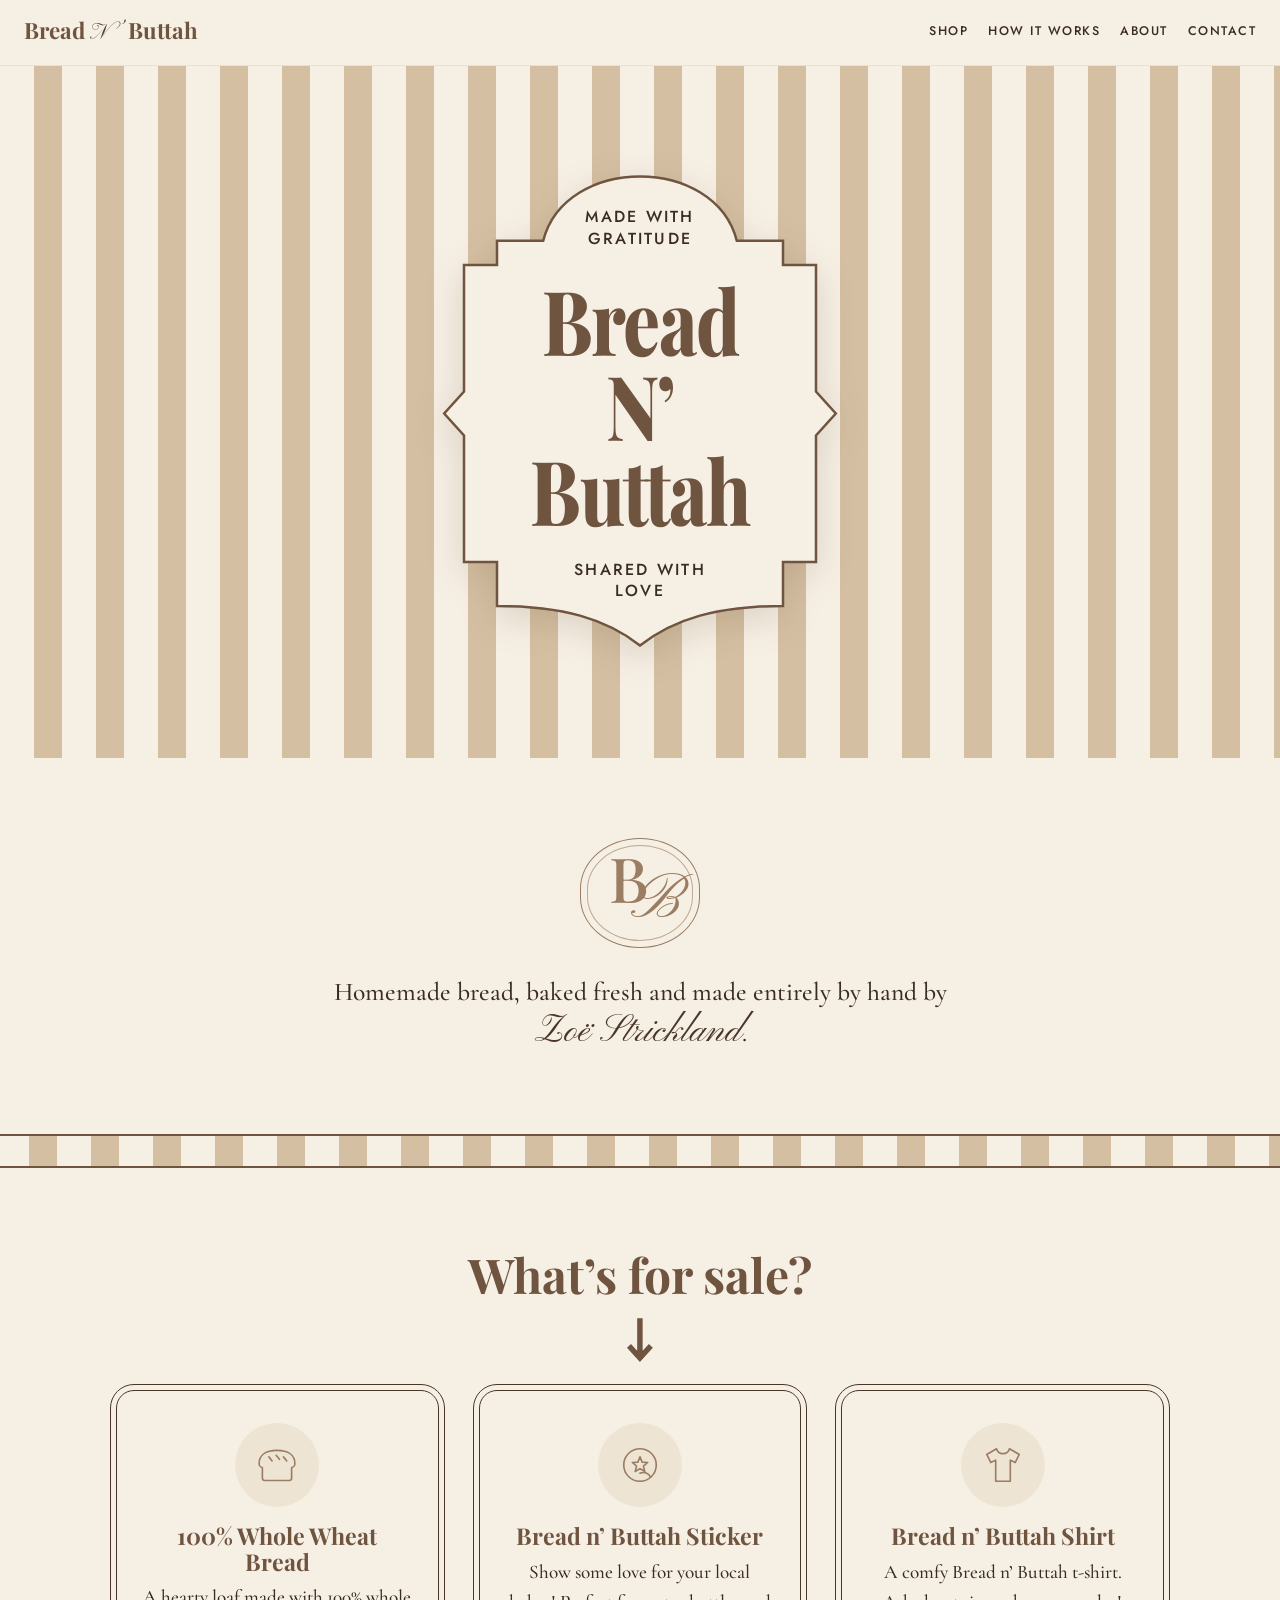
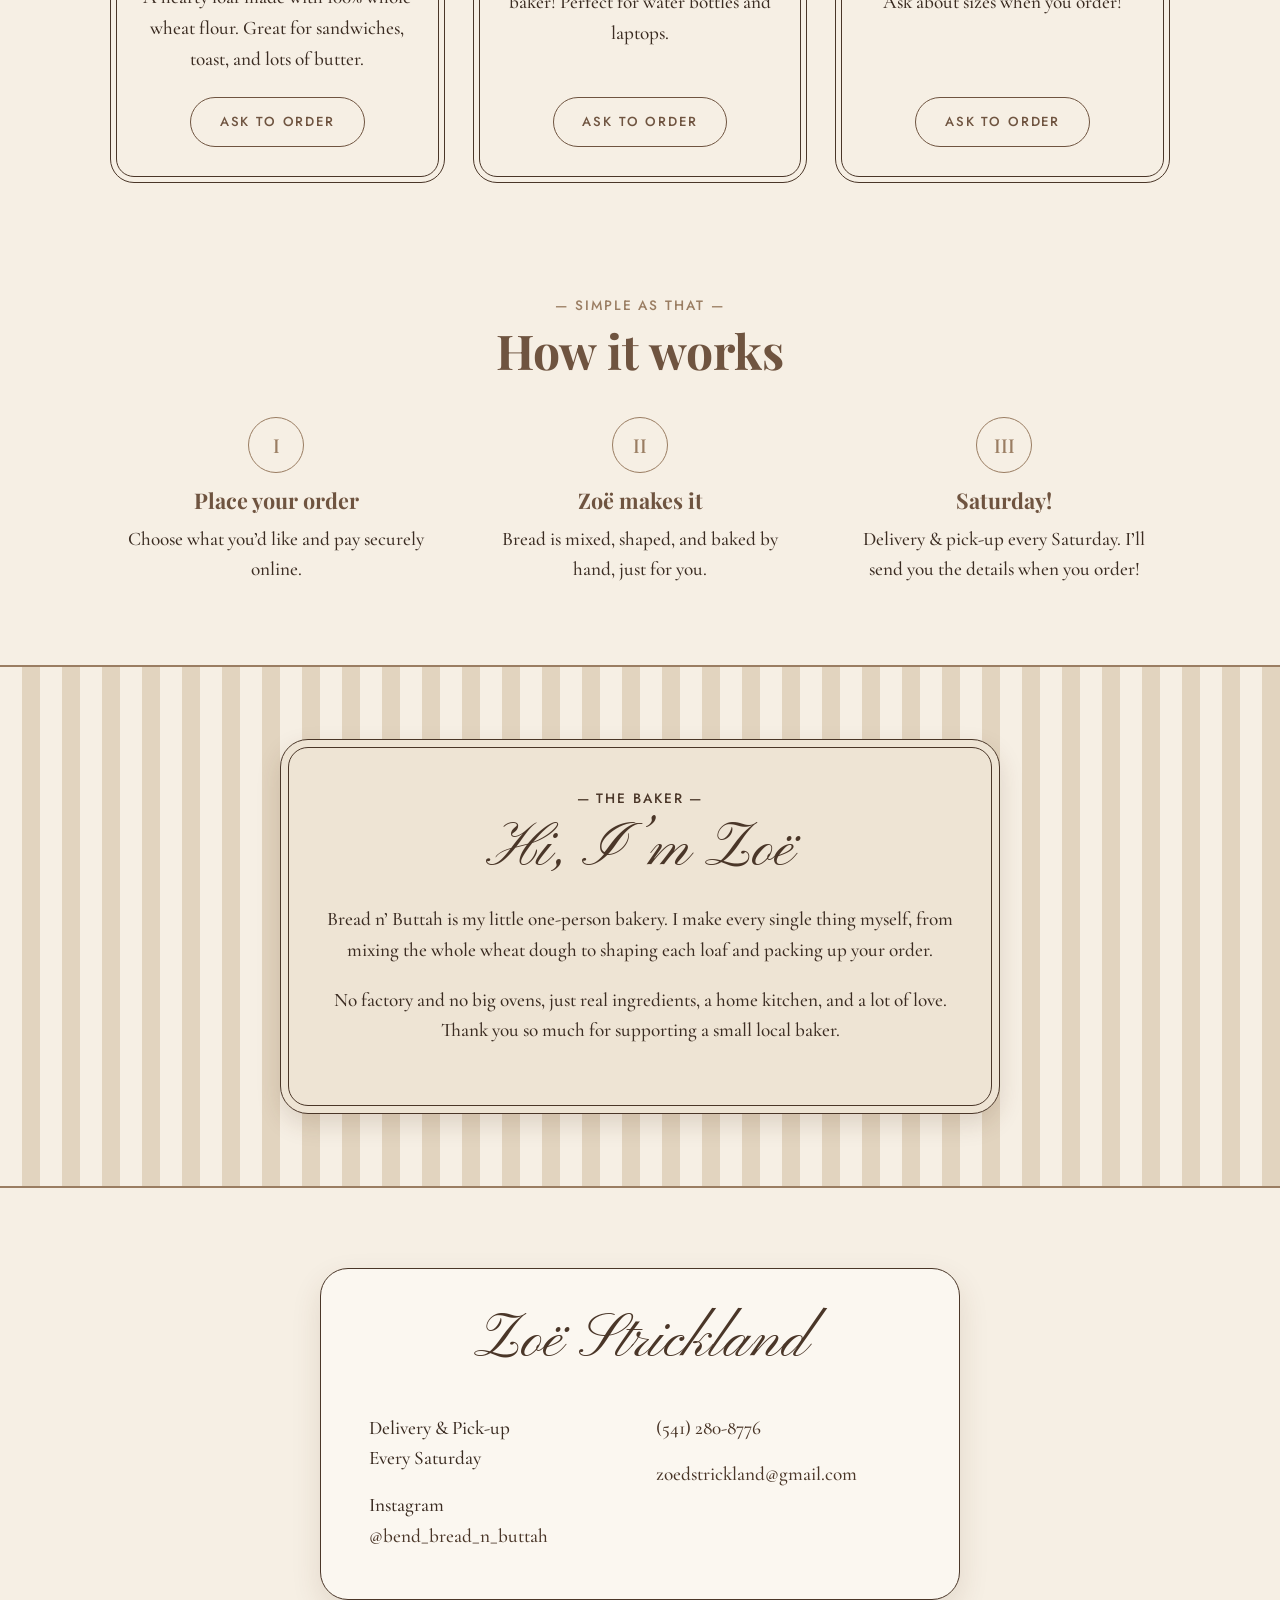
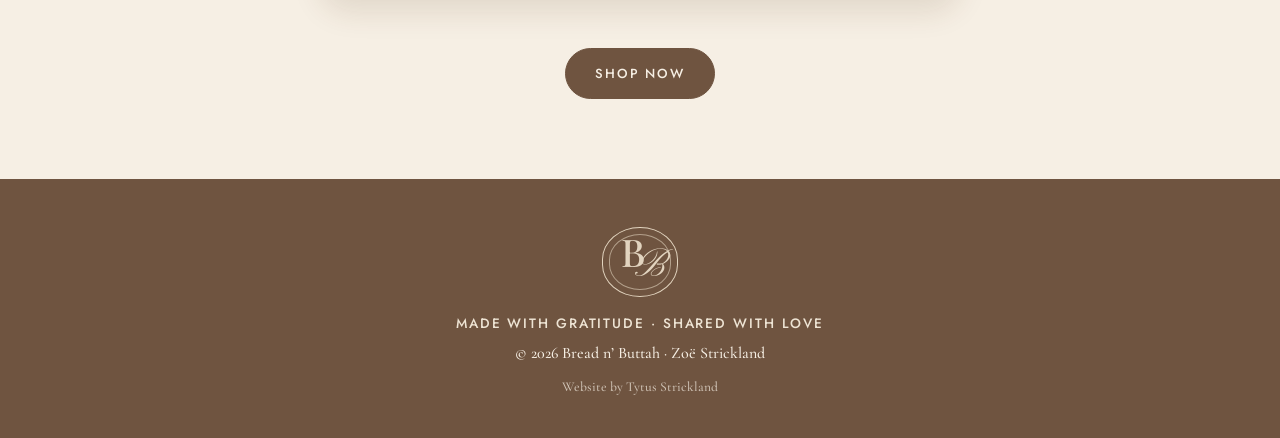
==== index.html @ 5fa2fe39 "Restore original spacing around the striped separator Co-Authored-By: Claude Opus 5.5 <noreply@anthr" ====
<!doctype html>
<html lang="en">
<head>
  <meta charset="utf-8">
  <meta name="viewport" content="width=device-width, initial-scale=1">
  <title>Bread n’ Buttah — made with gratitude, shared with love</title>
  <meta name="description" content="Bread n’ Buttah is a tiny local bakery. Everything is made by hand by Zoë Strickland.">
  <link rel="icon" href="data:image/svg+xml,<svg xmlns='http://www.w3.org/2000/svg' viewBox='0 0 100 100'><rect width='100' height='100' rx='20' fill='%23f6efe4'/><text x='50' y='72' font-family='Georgia,serif' font-size='64' text-anchor='middle' fill='%239a7d62'>B</text></svg>">
  <link rel="preconnect" href="https://fonts.googleapis.com">
  <link rel="preconnect" href="https://fonts.gstatic.com" crossorigin>
  <link href="https://fonts.googleapis.com/css2?family=Playfair+Display:wght@500;700;800&family=Pinyon+Script&family=Cormorant+Garamond:ital,wght@0,500;0,600;0,700;1,500&family=Jost:wght@400;500&display=swap" rel="stylesheet">
  <link rel="stylesheet" href="styles.css?v=35">
</head>
<body>

  <header class="nav">
    <a href="#top" class="logo">Bread <span>N’</span> Buttah</a>
    <nav>
      <a href="#menu">Shop</a>
      <a href="#how">How it works</a>
      <a href="#about">About</a>
      <a href="#contact">Contact</a>
    </nav>
  </header>

  <main id="top">

    <!-- HERO: striped poster with framed label -->
    <section class="hero stripes-orange">
      <div class="label">
        <svg class="label-frame" viewBox="0 0 400 520" preserveAspectRatio="none" aria-hidden="true">
          <path d="M40 130 H70 V108 H112 C132 30 268 30 288 108 H330 V130 H360 V245 L378 265 L360 285 V400 H330 V440 C270 440 230 452 200 476 C170 452 130 440 70 440 V400 H40 V285 L22 265 L40 245 Z"
                fill="#f6efe4" stroke="#6f5440" stroke-width="2.5" vector-effect="non-scaling-stroke"/>
        </svg>
        <div class="label-inner">
          <p class="caps">Made with<br>gratitude</p>
          <h1>Bread<br>N’<br>Buttah</h1>
          <p class="caps">Shared with<br>love</p>
        </div>
      </div>
    </section>

    <!-- INTRO -->
    <section class="intro">
      <div class="monogram" aria-hidden="true"><span class="m-serif">B</span><span class="m-script">B</span></div>
      <p class="intro-text">Homemade bread, baked fresh and made entirely by hand by <span class="script" data-bakery="baker">Zoë Strickland</span>.</p>
    </section>

    <div class="band" aria-hidden="true"><div class="band-strip"></div></div>

    <!-- MENU -->
    <section id="menu" class="menu">
      <h2>What’s for sale?</h2>
      <svg class="down-arrow" viewBox="0 0 28 48" aria-hidden="true"><path d="M14 2v40M3 30l11 12 11-12"/></svg>
      <div class="menu-grid" id="menu-grid">
        <!-- filled in by script.js from config.js -->
      </div>
      <p class="pay-extras" id="pay-extras" hidden></p>
    </section>

    <!-- HOW IT WORKS -->
    <section id="how" class="how">
      <p class="caps eyebrow">— Simple as that —</p>
      <h2>How it works</h2>
      <ol class="steps">
        <li>
          <span class="step-num">I</span>
          <h3>Place your order</h3>
          <p>Choose what you’d like and pay securely online.</p>
        </li>
        <li>
          <span class="step-num">II</span>
          <h3>Zoë makes it</h3>
          <p>Bread is mixed, shaped, and baked by hand, just for you.</p>
        </li>
        <li>
          <span class="step-num">III</span>
          <h3>Saturday!</h3>
          <p id="pickup-info">Delivery &amp; pick-up every Saturday.</p>
        </li>
      </ol>
    </section>

    <!-- ABOUT -->
    <section id="about" class="about stripes-yellow">
      <div class="about-card">
        <p class="caps eyebrow">— The baker —</p>
        <h2 class="script-heading">Hi, I’m <span data-bakery="first">Zoë</span></h2>
        <p>Bread n’ Buttah is my little one-person bakery. I make every single thing myself, from mixing the whole wheat dough to shaping each loaf and packing up your order.</p>
        <p>No factory and no big ovens, just real ingredients, a home kitchen, and a lot of love. Thank you so much for supporting a small local baker.</p>
      </div>
    </section>

    <!-- CONTACT: styled like the business card -->
    <section id="contact" class="contact">
      <div class="biz-card">
        <h2 class="script-heading" data-bakery="baker">Zoë Strickland</h2>
        <div class="biz-cols">
          <div>
            <p>Delivery &amp; Pick-up<br>Every Saturday</p>
            <p id="ig-line" hidden></p>
          </div>
          <div id="contact-lines"></div>
        </div>
      </div>
      <div class="shop-again"><a href="#menu" class="btn btn-solid">Shop now</a></div>
    </section>

  </main>

  <footer class="footer">
    <div class="monogram small" aria-hidden="true"><span class="m-serif">B</span><span class="m-script">B</span></div>
    <p class="caps">Made with gratitude · Shared with love</p>
    <p class="copy">© <span id="year"></span> Bread n’ Buttah · <span data-bakery="baker">Zoë Strickland</span></p>
    <p class="credit">Website by Tytus Strickland</p>
  </footer>

  <script src="config.js?v=35"></script>
  <script src="script.js?v=35"></script>
</body>
</html>
---- styles.css ----
:root {
  /* beige with subtle hints of brown */
  --cream: #f6efe4;
  --cream-2: #ebe1d1;
  --sand: #e2d4bf;
  --sand-soft: #eee4d4;
  --tan: #d4bfa2;
  --brown: #6f5440;
  --espresso: #4a3628;
  --mocha: #9a7d62;
  --ink: #3b2c22;
  --radius: 18px;
}

* { box-sizing: border-box; }

html {
  /* menu links scroll natively (smooth on phones); sections land just under
     the sticky header, whose live height script.js keeps in --nav-h */
  scroll-behavior: smooth;
  scroll-padding-top: var(--nav-h, 105px);
}
#how, #about, #contact { scroll-margin-top: 16px; }

body {
  margin: 0;
  font-family: "Cormorant Garamond", Georgia, serif;
  font-size: 1.2rem;
  font-weight: 500;
  color: var(--ink);
  background: var(--cream);
  line-height: 1.6;
}

h1, h2, h3 { font-family: "Playfair Display", Georgia, serif; color: var(--brown); line-height: 1.1; margin: 0 0 .5em; }
h2 { font-size: clamp(2.1rem, 5vw, 3rem); text-align: center; font-weight: 700; }
a { color: var(--espresso); }

section { padding: 5rem 1.25rem; }
.section-sub { text-align: center; max-width: 560px; margin: 0 auto 2.5rem; }

/* small spaced capitals, like "SOURDOUGH - BUTTER - KOMBUCHA" */
.caps {
  font-family: "Jost", system-ui, sans-serif;
  text-transform: uppercase;
  letter-spacing: .14em;
  font-size: .85rem;
  color: var(--ink);
}
.eyebrow { text-align: center; margin: 0 0 .5rem; color: var(--mocha); }
.script, .script-heading { font-family: "Pinyon Script", cursive; color: var(--espresso); font-weight: 400; }
.script { font-size: 1.5em; line-height: 1; white-space: nowrap; }
.script-heading { font-size: clamp(2.6rem, 7vw, 3.8rem); }

/* ---------- stripes ---------- */
.stripes-orange {
  background: repeating-linear-gradient(90deg, var(--cream) 0 34px, var(--tan) 34px 62px);
}
.stripes-yellow {
  background: repeating-linear-gradient(90deg, var(--cream) 0 22px, var(--sand) 22px 40px);
}
.band {
  position: relative; overflow: hidden;
  height: 34px; border-top: 2px solid var(--brown); border-bottom: 2px solid var(--brown);
  background: var(--cream);
}
/* the stripes slide left whenever you scroll, up or down (script.js);
   one stripe (62px) wider so it can loop */
.band-strip {
  position: absolute; top: 0; bottom: 0; left: 0; right: -62px;
  background-image: linear-gradient(90deg, var(--cream) 0 34px, var(--tan) 34px 62px);
  background-size: 62px 100%;
  will-change: transform;
  transform: translate3d(0, 0, 0);
}

/* ---------- nav ---------- */
.nav {
  position: sticky; top: 0; z-index: 10;
  display: flex; align-items: center; justify-content: space-between; flex-wrap: wrap; gap: .5rem 1rem;
  padding: .8rem 1.5rem;
  background: var(--cream);
  border-bottom: 1px solid var(--cream-2);
}
.logo { font-family: "Playfair Display", serif; font-weight: 700; font-size: 1.4rem; color: var(--brown); text-decoration: none; }
.logo span { font-family: "Pinyon Script", cursive; font-weight: 400; color: var(--espresso); }
.nav nav { display: flex; gap: 1.25rem; flex-wrap: wrap; }
.nav nav a {
  font-family: "Jost", sans-serif; text-transform: uppercase; letter-spacing: .12em; font-size: .78rem;
  text-decoration: none; color: var(--ink); padding: .3rem 0; border-bottom: 1px solid transparent;
}
.nav nav a:hover { border-bottom-color: var(--mocha); }

/* ---------- buttons ---------- */
.btn {
  display: inline-block; text-decoration: none; text-align: center; cursor: pointer;
  font-family: "Jost", sans-serif; text-transform: uppercase; letter-spacing: .14em; font-size: .82rem;
  padding: .85rem 1.8rem; border-radius: 999px; border: 1.5px solid var(--brown);
  transition: background .2s, color .2s;
}
.btn-solid { background: var(--brown); color: var(--cream); }
.btn-solid:hover { background: #5c4434; }
.btn-line { background: transparent; color: var(--brown); }
.btn-line:hover { background: var(--brown); color: var(--cream); }
.btn.disabled { opacity: .5; cursor: default; }

/* ---------- hero ---------- */
.hero { display: flex; justify-content: center; padding: 3.5rem 1.25rem 4rem; }
.label { position: relative; width: min(100%, 440px); aspect-ratio: 400 / 520; }
.label-frame { position: absolute; inset: 0; width: 100%; height: 100%; filter: drop-shadow(0 10px 18px rgba(80, 50, 20, .15)); }
.label-inner {
  position: relative; height: 100%;
  display: flex; flex-direction: column; align-items: center; justify-content: center;
  text-align: center; padding: 14% 12% 16%;
}
.label-inner .caps { margin: 0; font-size: clamp(.8rem, 2.6vw, 1rem); line-height: 1.35; color: var(--ink); }
h1 {
  font-family: "Playfair Display", serif; font-weight: 800;
  font-size: clamp(3.4rem, 15vw, 5.6rem);
  line-height: .95; margin: .3em 0; letter-spacing: -.02em;
  transform: scaleX(.82);
}

/* ---------- intro & monogram ---------- */
.intro { text-align: center; max-width: 680px; margin: 0 auto; }
.intro-text { font-size: clamp(1.3rem, 3vw, 1.6rem); margin: 0; }

.monogram {
  position: relative; width: 120px; height: 110px; margin: 0 auto 1.5rem;
  border: 1.5px solid var(--mocha); border-radius: 50% / 46%;
  color: var(--mocha);
}
.monogram::before {
  content: ""; position: absolute; inset: 6px; border: 1px solid var(--mocha); border-radius: inherit; opacity: .6;
}
.m-serif { position: absolute; left: 28px; top: 8px; font-family: "Playfair Display", serif; font-size: 62px; font-weight: 500; line-height: 1; }
.m-script { position: absolute; left: 50px; top: 32px; font-family: "Pinyon Script", cursive; font-size: 62px; line-height: 1; }
.monogram.small { width: 76px; height: 70px; margin-bottom: 1rem; }
.monogram.small .m-serif { left: 18px; top: 5px; font-size: 38px; }
.monogram.small .m-script { left: 32px; top: 20px; font-size: 38px; }

/* ---------- menu ---------- */
.menu { max-width: 1100px; margin: 0 auto; }
/* "What's for sale?" sits evenly between the striped bar and the cards */
.menu h2 { margin-bottom: 0; }
/* arrow matches the heading's size and stroke weight, and takes up no space
   (negative bottom margin) so the cards stay where they were */
.down-arrow {
  --arrow-h: clamp(2.1rem, 5vw, 3rem);
  --arrow-gap: calc(var(--arrow-h) * .3);
  display: block; width: calc(var(--arrow-h) * .58); height: var(--arrow-h);
  margin: var(--arrow-gap) auto calc(-1 * (var(--arrow-h) + var(--arrow-gap)));
  fill: none; stroke: var(--brown); stroke-width: 5.5; stroke-linecap: butt; stroke-linejoin: miter;
}
.menu-grid { margin-top: calc(5rem + 3px); }
/* when jumping to Shop, the striped separator (34px tall) sits flush under the header */
#menu { scroll-margin-top: 34px; }
.menu-grid {
  display: grid; gap: 1.75rem;
  grid-template-columns: repeat(auto-fit, minmax(260px, 1fr));
}
.card {
  background: var(--cream);
  border: 1.5px solid var(--espresso);
  outline: 1px solid var(--espresso); outline-offset: 5px;
  border-radius: var(--radius);
  padding: 2rem 1.6rem 1.8rem;
  margin: 6px;
  display: flex; flex-direction: column; align-items: center; text-align: center;
}
.card-icon {
  width: 84px; height: 84px; margin-bottom: 1rem;
  display: grid; place-items: center;
  background: var(--sand-soft); border-radius: 50%;
}
.card-icon svg { width: 52px; height: 52px; fill: none; stroke: var(--mocha); stroke-width: 2; stroke-linecap: round; stroke-linejoin: round; }
.card h3 { font-size: 1.45rem; margin: 0 0 .3rem; }
.price { font-family: "Jost", sans-serif; letter-spacing: .1em; color: var(--espresso); margin: 0 0 .3rem; }
.desc { margin: .2rem 0 1.4rem; flex: 1; }
.pay-extras { text-align: center; margin-top: 2.5rem; }

/* ---------- how ---------- */
.how { max-width: 1100px; margin: 0 auto; padding-top: 2rem; }
.steps {
  list-style: none; padding: 0; margin: 2.5rem 0 0;
  display: grid; grid-template-columns: repeat(3, 1fr); gap: 2rem;
}
.steps li { text-align: center; padding: 0 1rem; }
.step-num {
  display: inline-grid; place-items: center; width: 56px; height: 56px; margin-bottom: 1rem;
  border: 1.5px solid var(--mocha); border-radius: 50%;
  font-family: "Playfair Display", serif; font-size: 1.2rem; color: var(--mocha);
}
.steps h3 { font-size: 1.35rem; }
.steps p { margin: 0; }

/* ---------- about ---------- */
.about { padding: 4.5rem 1.25rem; border-top: 2px solid var(--mocha); border-bottom: 2px solid var(--mocha); }
.about-card {
  max-width: 720px; margin: 0 auto; text-align: center;
  background: var(--sand-soft);
  border: 1.5px solid var(--espresso);
  outline: 1px solid var(--espresso); outline-offset: -9px;
  border-radius: 28px; padding: 3rem 2.5rem;
  box-shadow: 0 10px 24px rgba(80, 50, 20, .15);
}
.about-card .eyebrow { color: var(--espresso); }
.about-card .script-heading { margin-bottom: .3em; }

/* ---------- contact (business card) ---------- */
.biz-card {
  max-width: 640px; margin: 0 auto;
  background: #fbf7f0;
  border: 1.5px solid var(--espresso);
  border-radius: 28px;
  padding: 2.5rem 3rem 2rem;
  box-shadow: 0 12px 30px rgba(80, 50, 20, .12);
}
.biz-card .script-heading { text-align: center; margin-bottom: .6em; }
.biz-cols { display: grid; grid-template-columns: 1fr 1fr; gap: 1rem 2rem; }
.biz-cols p { margin: 0 0 1rem; }
.biz-cols a { text-decoration: none; overflow-wrap: anywhere; }
.biz-cols a:hover { text-decoration: underline; }
.shop-again { text-align: center; margin-top: 3rem; }

/* ---------- footer ---------- */
.footer {
  text-align: center; padding: 3rem 1rem 2.5rem;
  background: var(--brown); color: var(--cream);
}
.footer .monogram { color: var(--sand); border-color: var(--sand); }
.footer .monogram::before { border-color: var(--sand); }
.footer .caps { color: var(--sand-soft); margin: 0 0 .4rem; }
.footer .copy { margin: 0; font-size: 1rem; }
.footer .credit { margin: .6rem 0 0; font-size: .85rem; opacity: .7; }

@media (prefers-reduced-motion: reduce) { html { scroll-behavior: auto; } }

/* ---------- small screens ---------- */
@media (max-width: 760px) {
  body { font-size: 1.12rem; }
  section { padding: 3.5rem 1rem; }
  .menu-grid { margin-top: calc(3.5rem + 2px); }
  .nav { justify-content: center; }
  .steps { grid-template-columns: 1fr; gap: 2.25rem; }
  .about-card { padding: 2.5rem 1.5rem; }
  .biz-card { padding: 2rem 1.5rem 1.25rem; }
  .biz-cols { grid-template-columns: 1fr; text-align: center; }
}
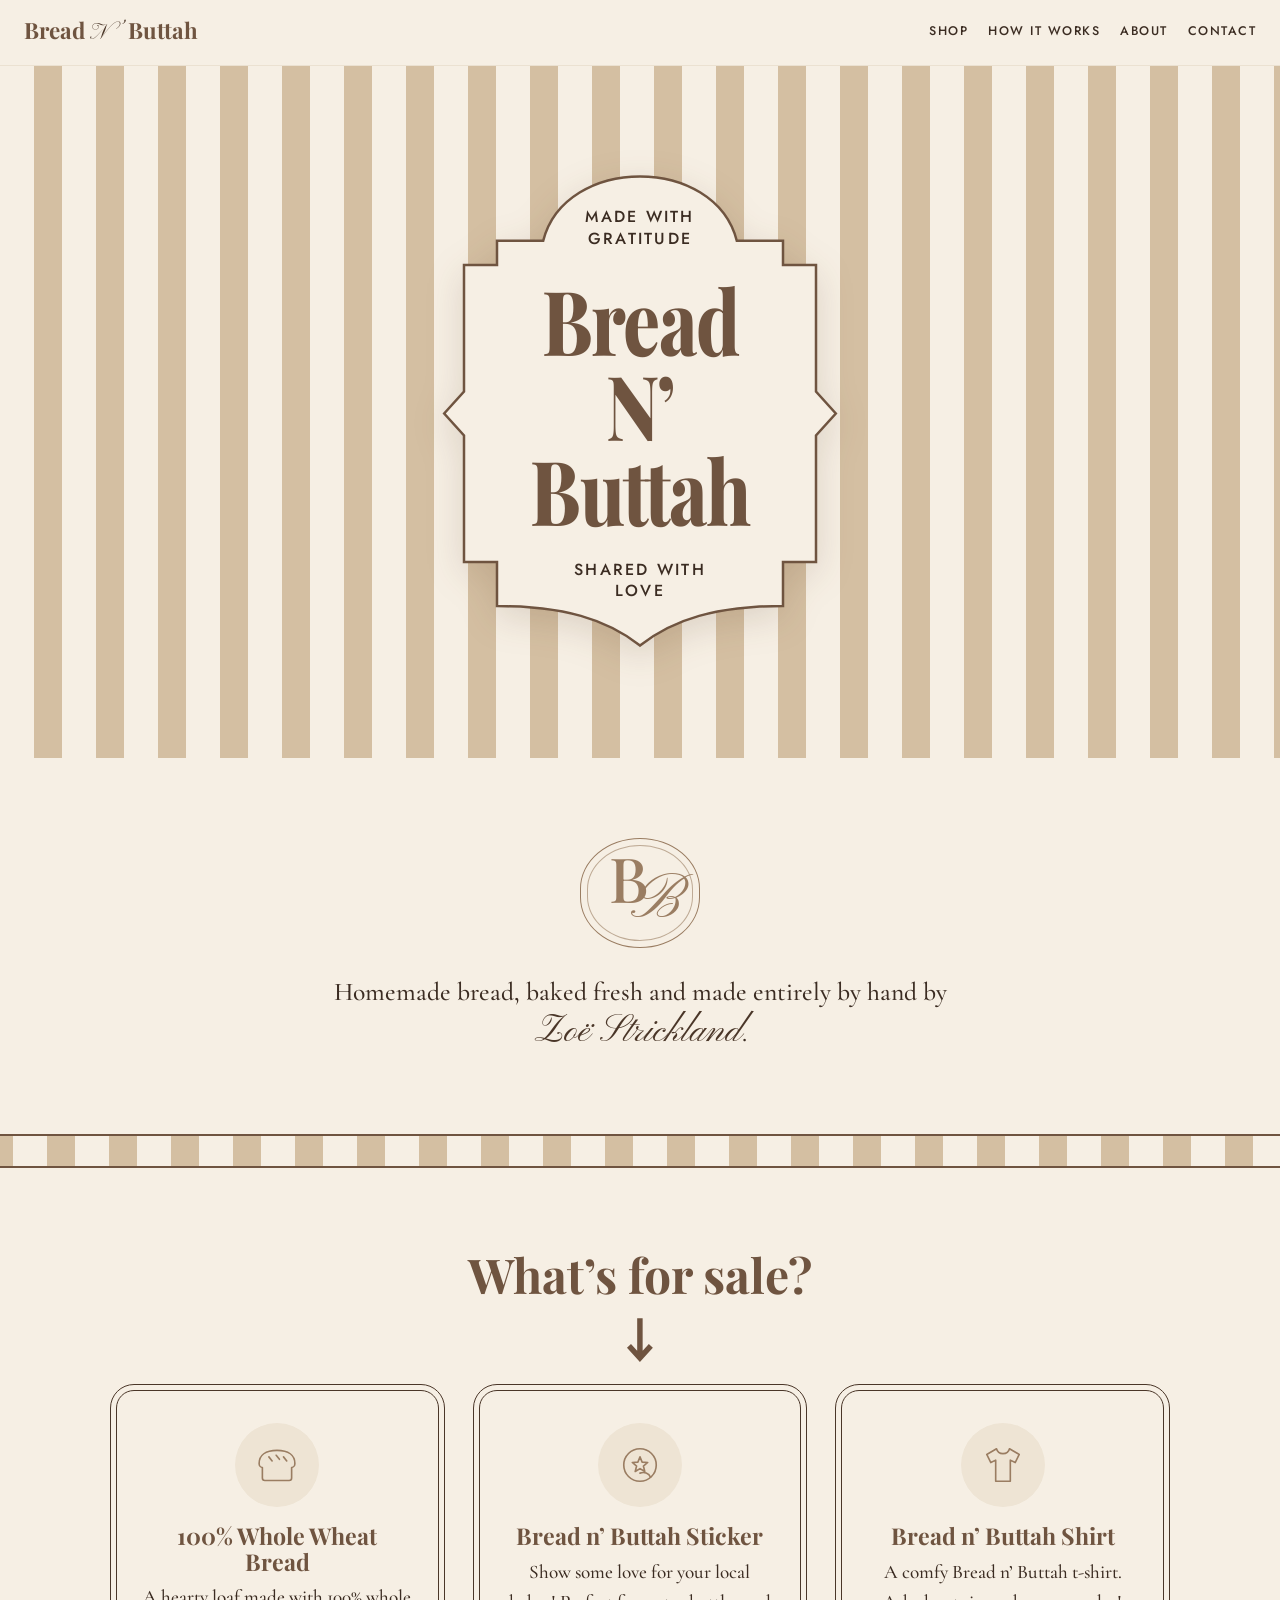
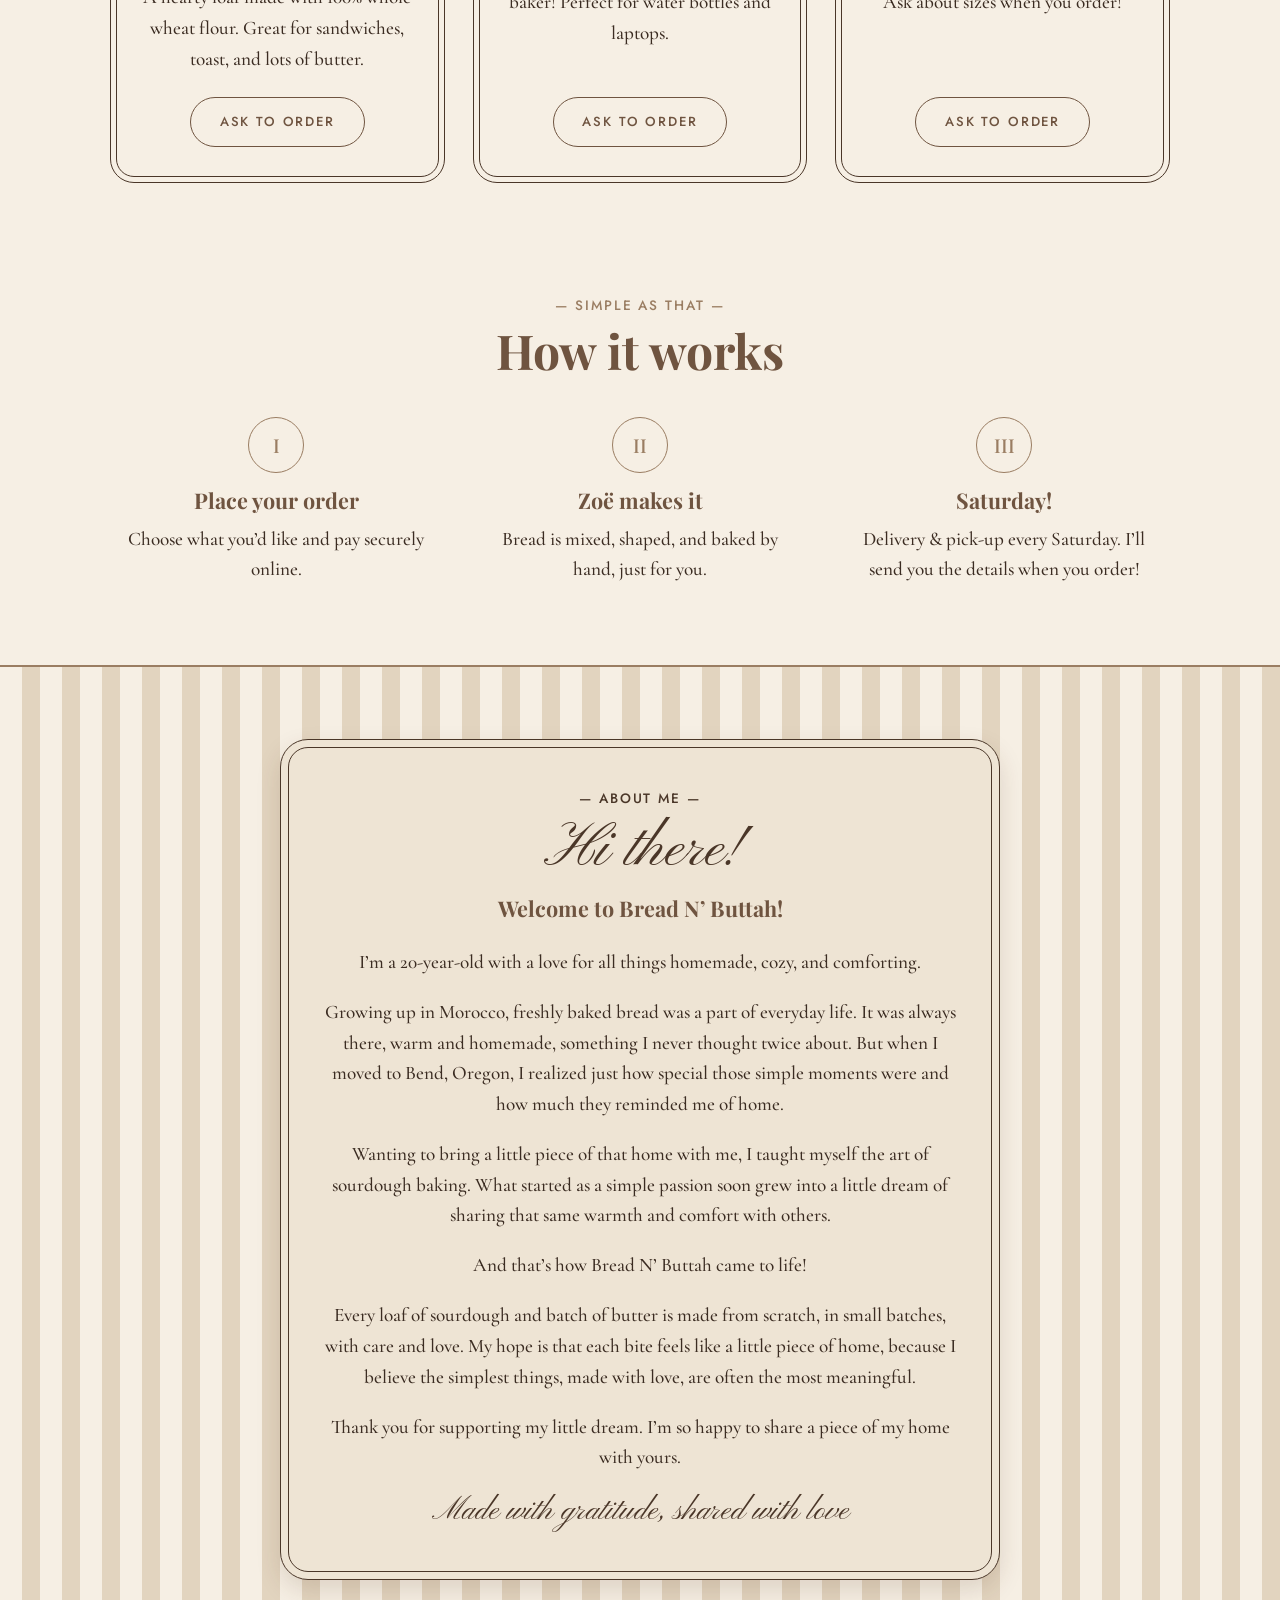
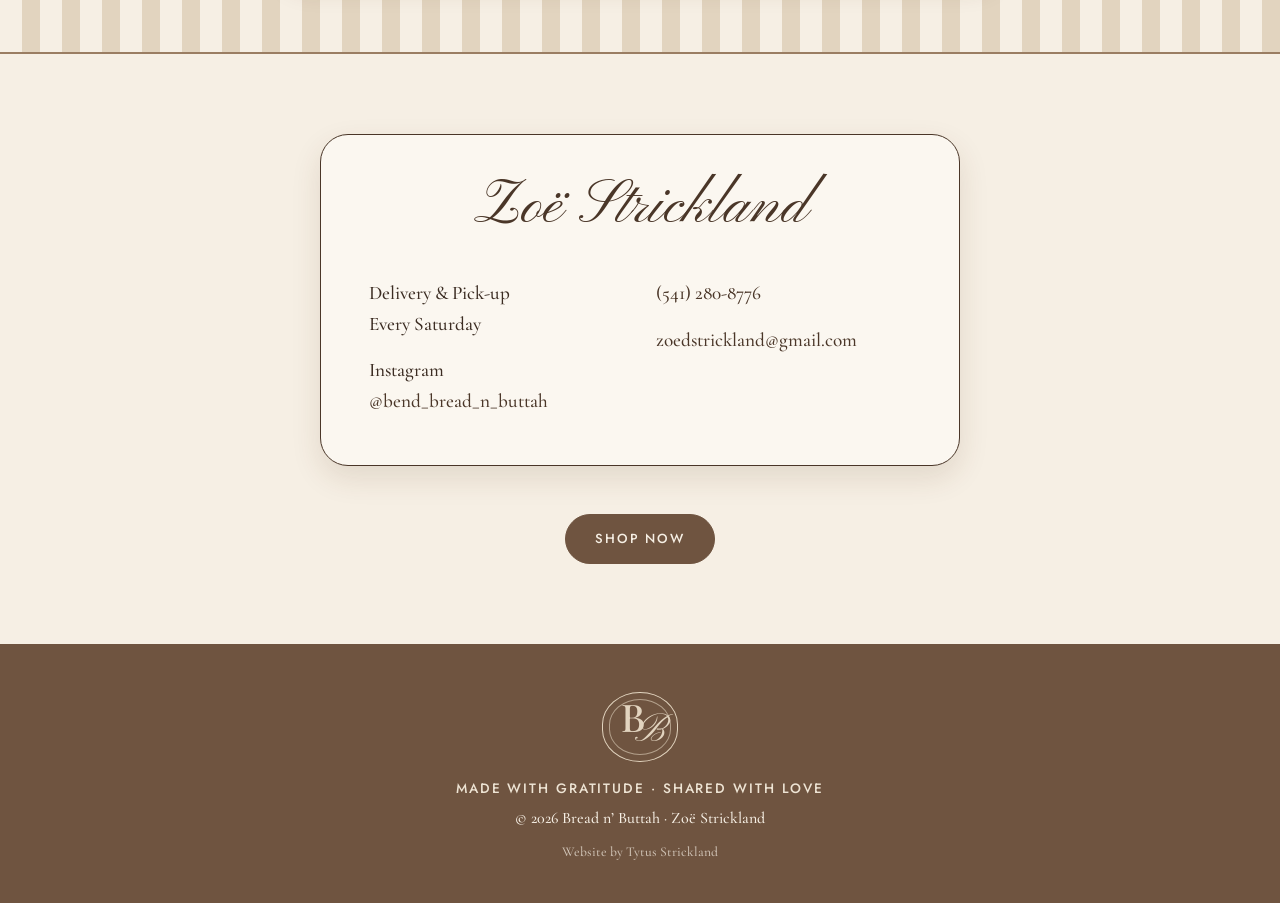
==== commit 82dabed6: "Replace About section with Zoë's story Co-Authored-By: Claude Opus 5.5 <noreply@anthropic.com> Claud" ====
--- a/index.html
+++ b/index.html
@@ -9,7 +9,7 @@
   <link rel="preconnect" href="https://fonts.googleapis.com">
   <link rel="preconnect" href="https://fonts.gstatic.com" crossorigin>
   <link href="https://fonts.googleapis.com/css2?family=Playfair+Display:wght@500;700;800&family=Pinyon+Script&family=Cormorant+Garamond:ital,wght@0,500;0,600;0,700;1,500&family=Jost:wght@400;500&display=swap" rel="stylesheet">
-  <link rel="stylesheet" href="styles.css?v=35">
+  <link rel="stylesheet" href="styles.css?v=36">
 </head>
 <body>
 
@@ -84,10 +84,16 @@
     <!-- ABOUT -->
     <section id="about" class="about stripes-yellow">
       <div class="about-card">
-        <p class="caps eyebrow">— The baker —</p>
-        <h2 class="script-heading">Hi, I’m <span data-bakery="first">Zoë</span></h2>
-        <p>Bread n’ Buttah is my little one-person bakery. I make every single thing myself, from mixing the whole wheat dough to shaping each loaf and packing up your order.</p>
-        <p>No factory and no big ovens, just real ingredients, a home kitchen, and a lot of love. Thank you so much for supporting a small local baker.</p>
+        <p class="caps eyebrow">— About me —</p>
+        <h2 class="script-heading">Hi there!</h2>
+        <p class="about-welcome">Welcome to Bread N’ Buttah!</p>
+        <p>I’m a 20-year-old with a love for all things homemade, cozy, and comforting.</p>
+        <p>Growing up in Morocco, freshly baked bread was a part of everyday life. It was always there, warm and homemade, something I never thought twice about. But when I moved to Bend, Oregon, I realized just how special those simple moments were and how much they reminded me of home.</p>
+        <p>Wanting to bring a little piece of that home with me, I taught myself the art of sourdough baking. What started as a simple passion soon grew into a little dream of sharing that same warmth and comfort with others.</p>
+        <p>And that’s how Bread N’ Buttah came to life!</p>
+        <p>Every loaf of sourdough and batch of butter is made from scratch, in small batches, with care and love. My hope is that each bite feels like a little piece of home, because I believe the simplest things, made with love, are often the most meaningful.</p>
+        <p>Thank you for supporting my little dream. I’m so happy to share a piece of my home with yours.</p>
+        <p class="about-signoff">Made with gratitude, shared with love</p>
       </div>
     </section>
 
@@ -115,7 +121,7 @@
     <p class="credit">Website by Tytus Strickland</p>
   </footer>
 
-  <script src="config.js?v=35"></script>
-  <script src="script.js?v=35"></script>
+  <script src="config.js?v=36"></script>
+  <script src="script.js?v=36"></script>
 </body>
 </html>
--- a/styles.css
+++ b/styles.css
@@ -205,7 +205,9 @@
   box-shadow: 0 10px 24px rgba(80, 50, 20, .15);
 }
 .about-card .eyebrow { color: var(--espresso); }
-.about-card .script-heading { margin-bottom: .3em; }
+.about-card .script-heading { margin-bottom: .1em; }
+.about-welcome { font-family: "Playfair Display", Georgia, serif; font-weight: 700; font-size: 1.35rem; color: var(--brown); margin-top: 0; }
+.about-signoff { font-family: "Pinyon Script", cursive; font-size: 2rem; line-height: 1.2; color: var(--espresso); margin: 1.2rem 0 0; }
 
 /* ---------- contact (business card) ---------- */
 .biz-card {
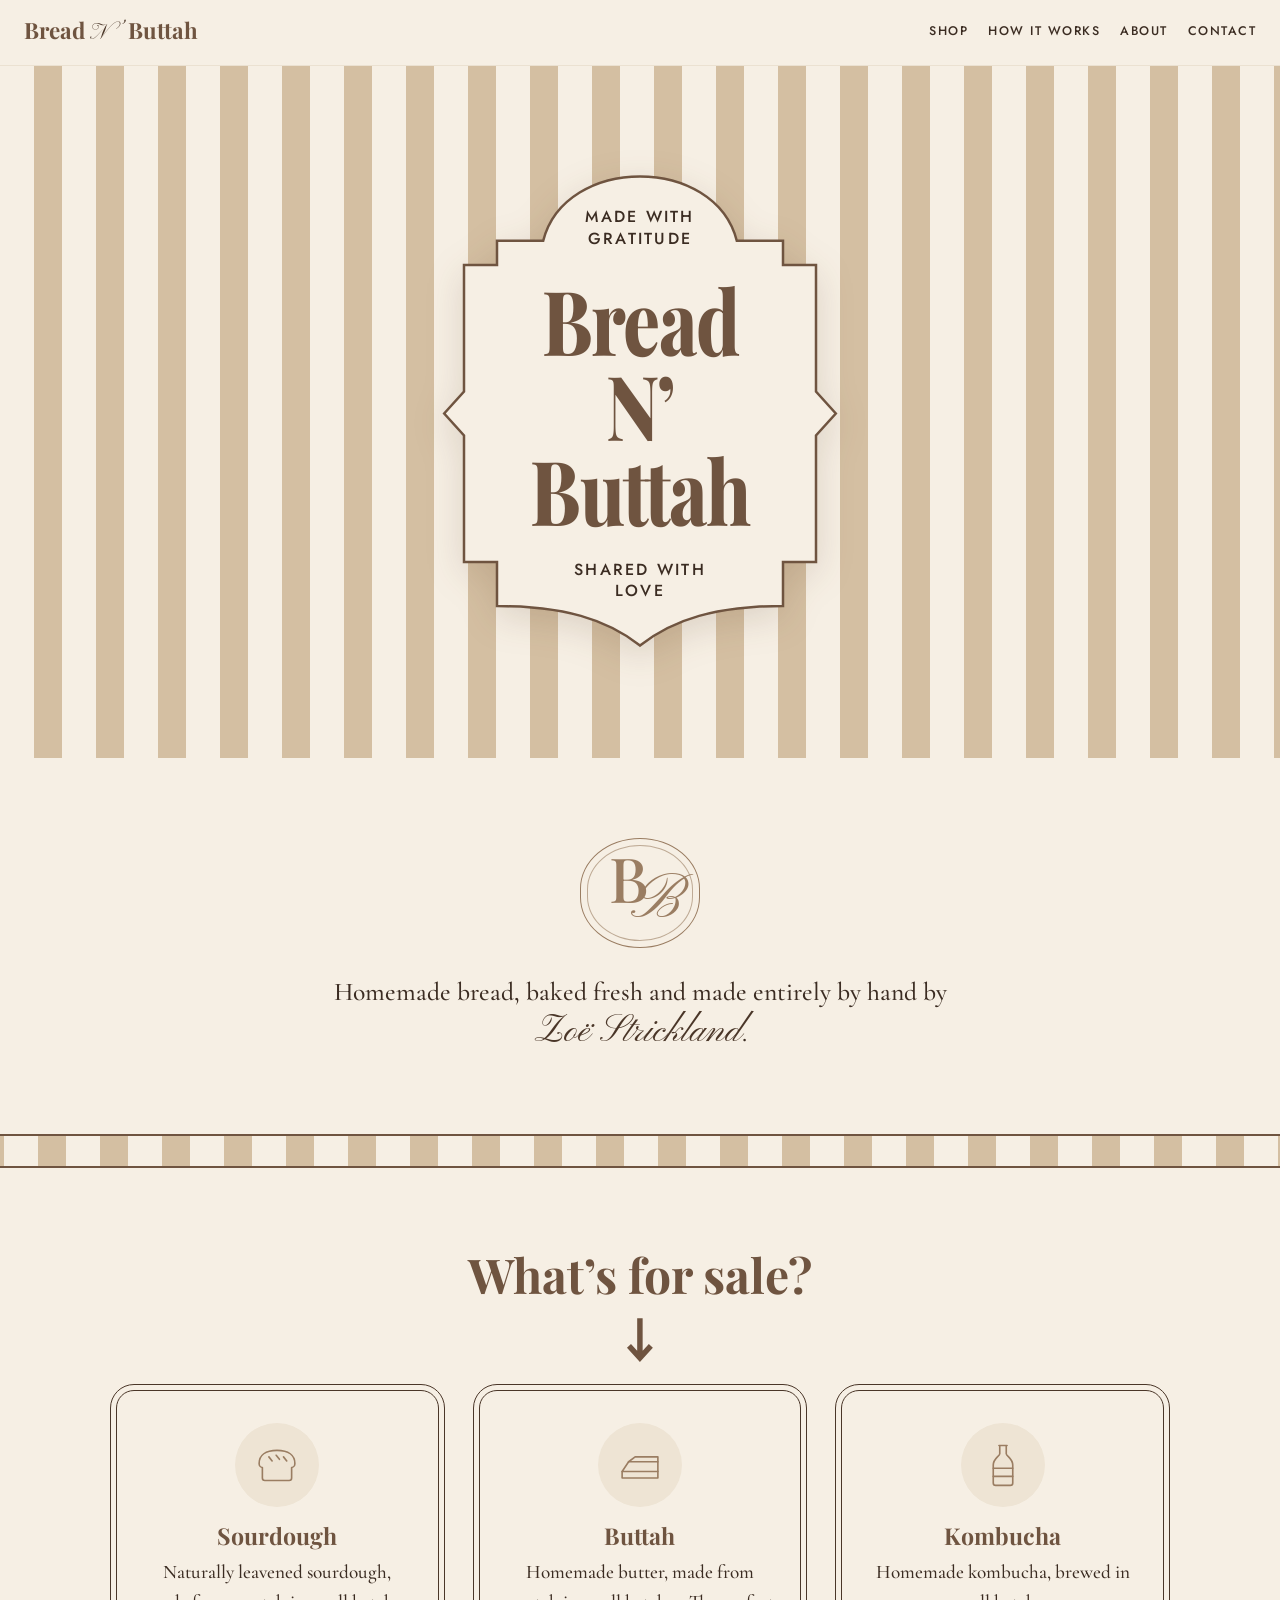
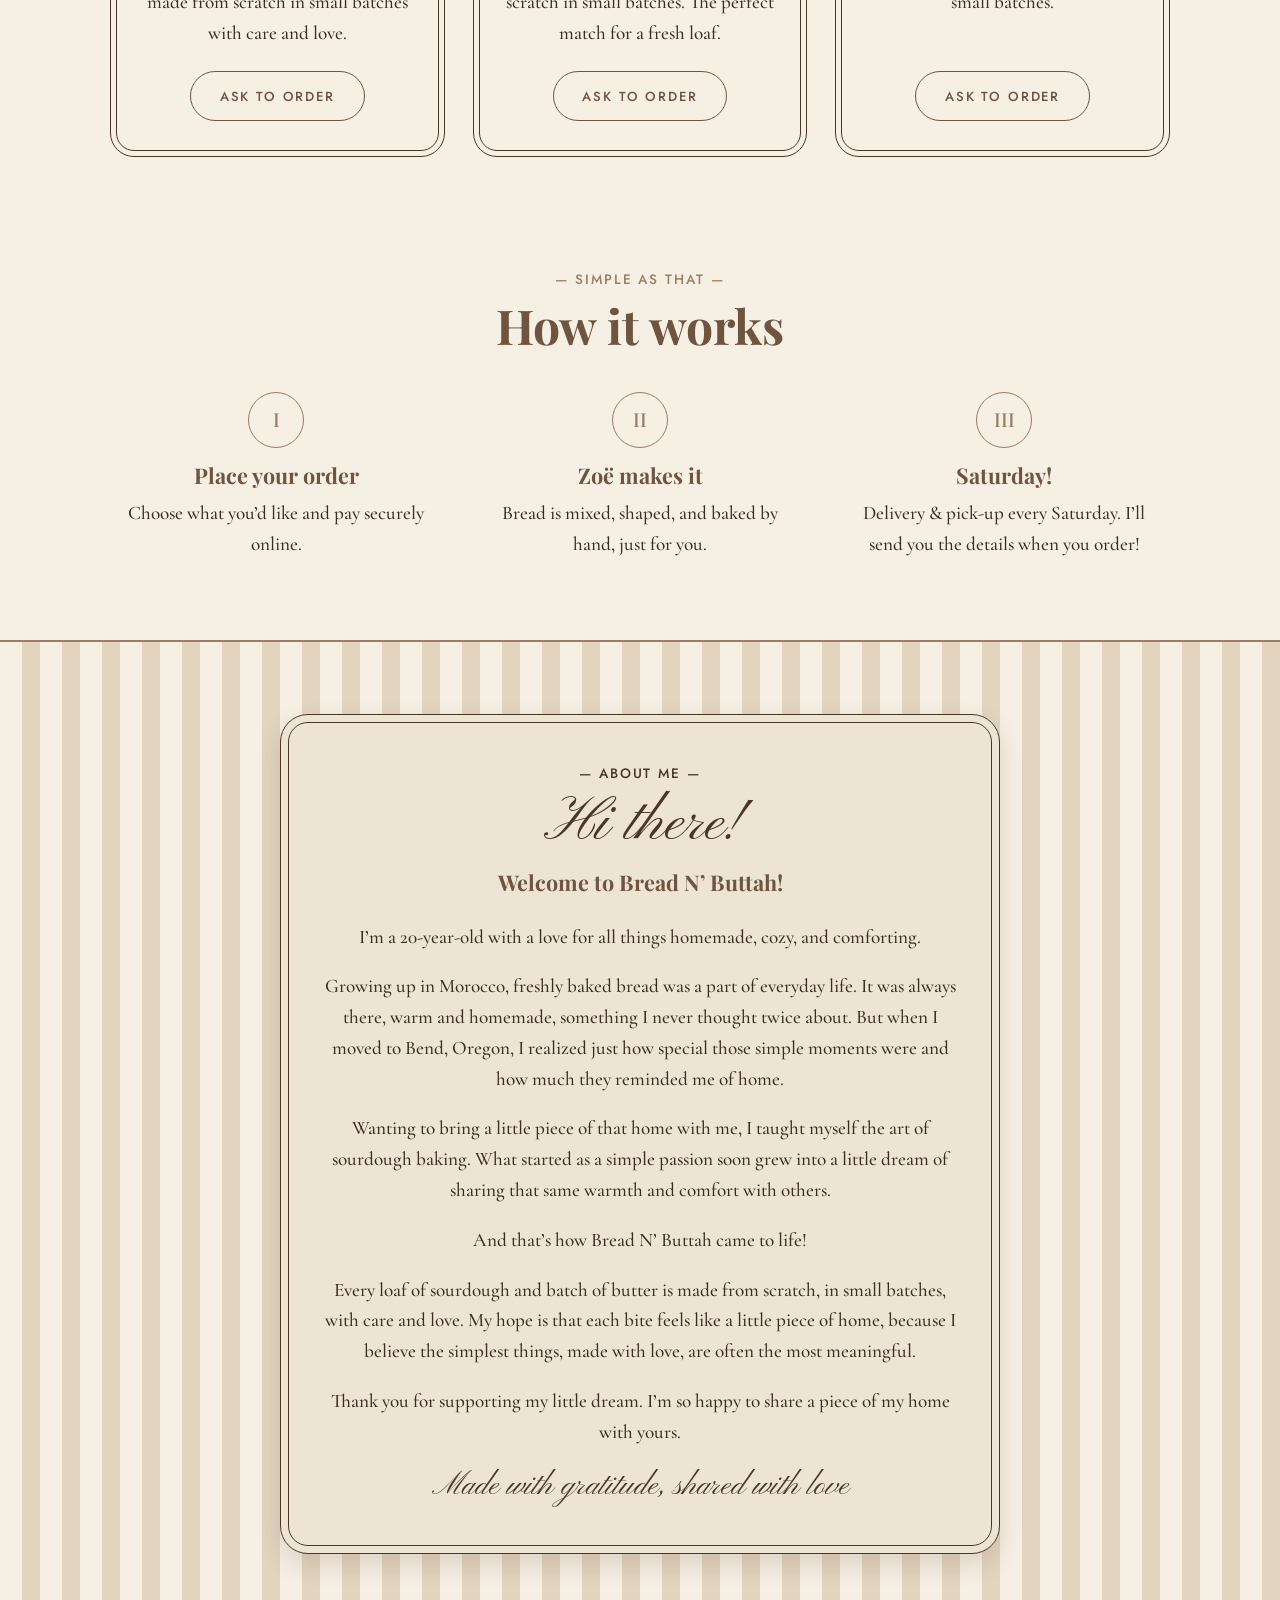
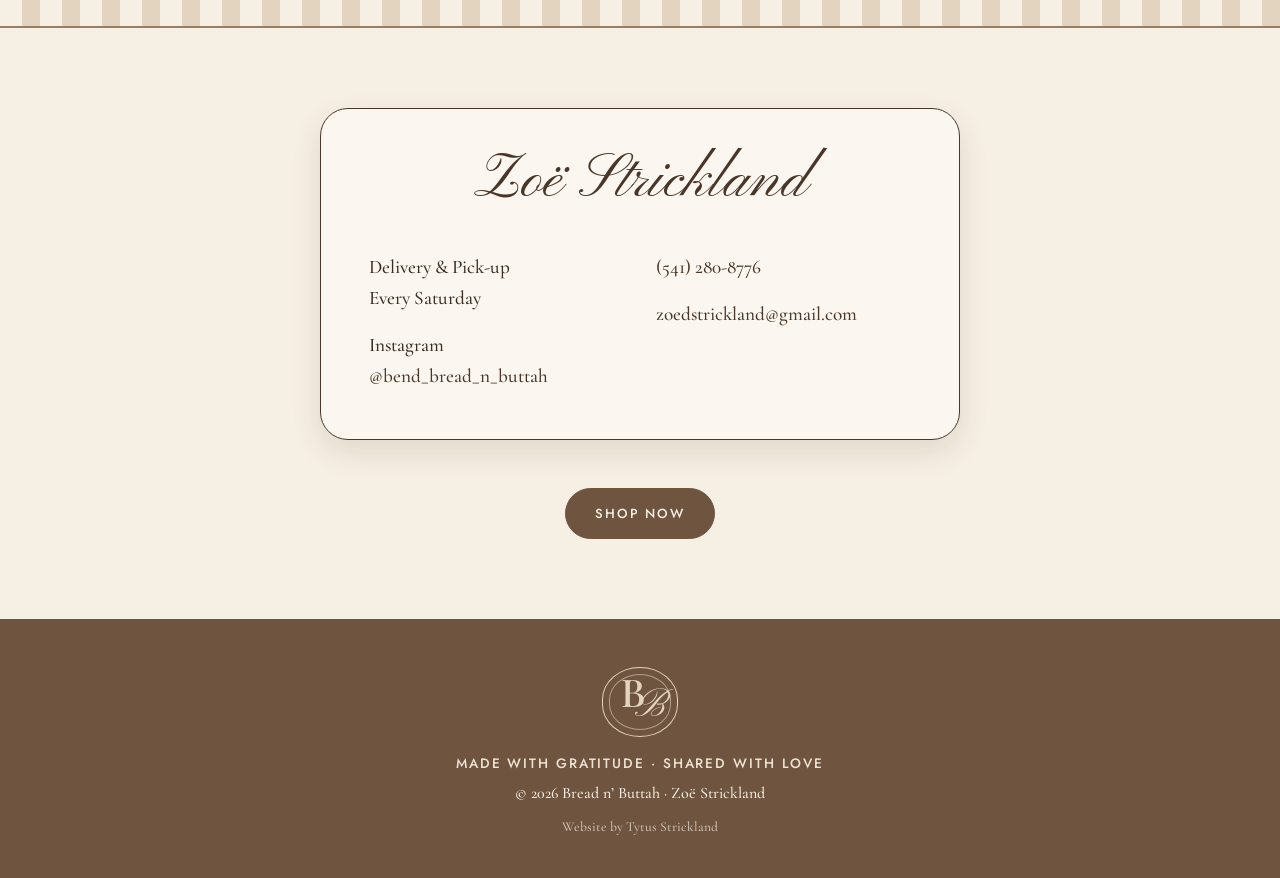
==== commit b79a16e6: "Shop items: Sourdough, Buttah, Kombucha Co-Authored-By: Claude Opus 5.5 <noreply@anthropic.com> Clau" ====
--- a/index.html
+++ b/index.html
@@ -9,7 +9,7 @@
   <link rel="preconnect" href="https://fonts.googleapis.com">
   <link rel="preconnect" href="https://fonts.gstatic.com" crossorigin>
   <link href="https://fonts.googleapis.com/css2?family=Playfair+Display:wght@500;700;800&family=Pinyon+Script&family=Cormorant+Garamond:ital,wght@0,500;0,600;0,700;1,500&family=Jost:wght@400;500&display=swap" rel="stylesheet">
-  <link rel="stylesheet" href="styles.css?v=36">
+  <link rel="stylesheet" href="styles.css?v=37">
 </head>
 <body>
 
@@ -121,7 +121,7 @@
     <p class="credit">Website by Tytus Strickland</p>
   </footer>
 
-  <script src="config.js?v=36"></script>
-  <script src="script.js?v=36"></script>
+  <script src="config.js?v=37"></script>
+  <script src="script.js?v=37"></script>
 </body>
 </html>
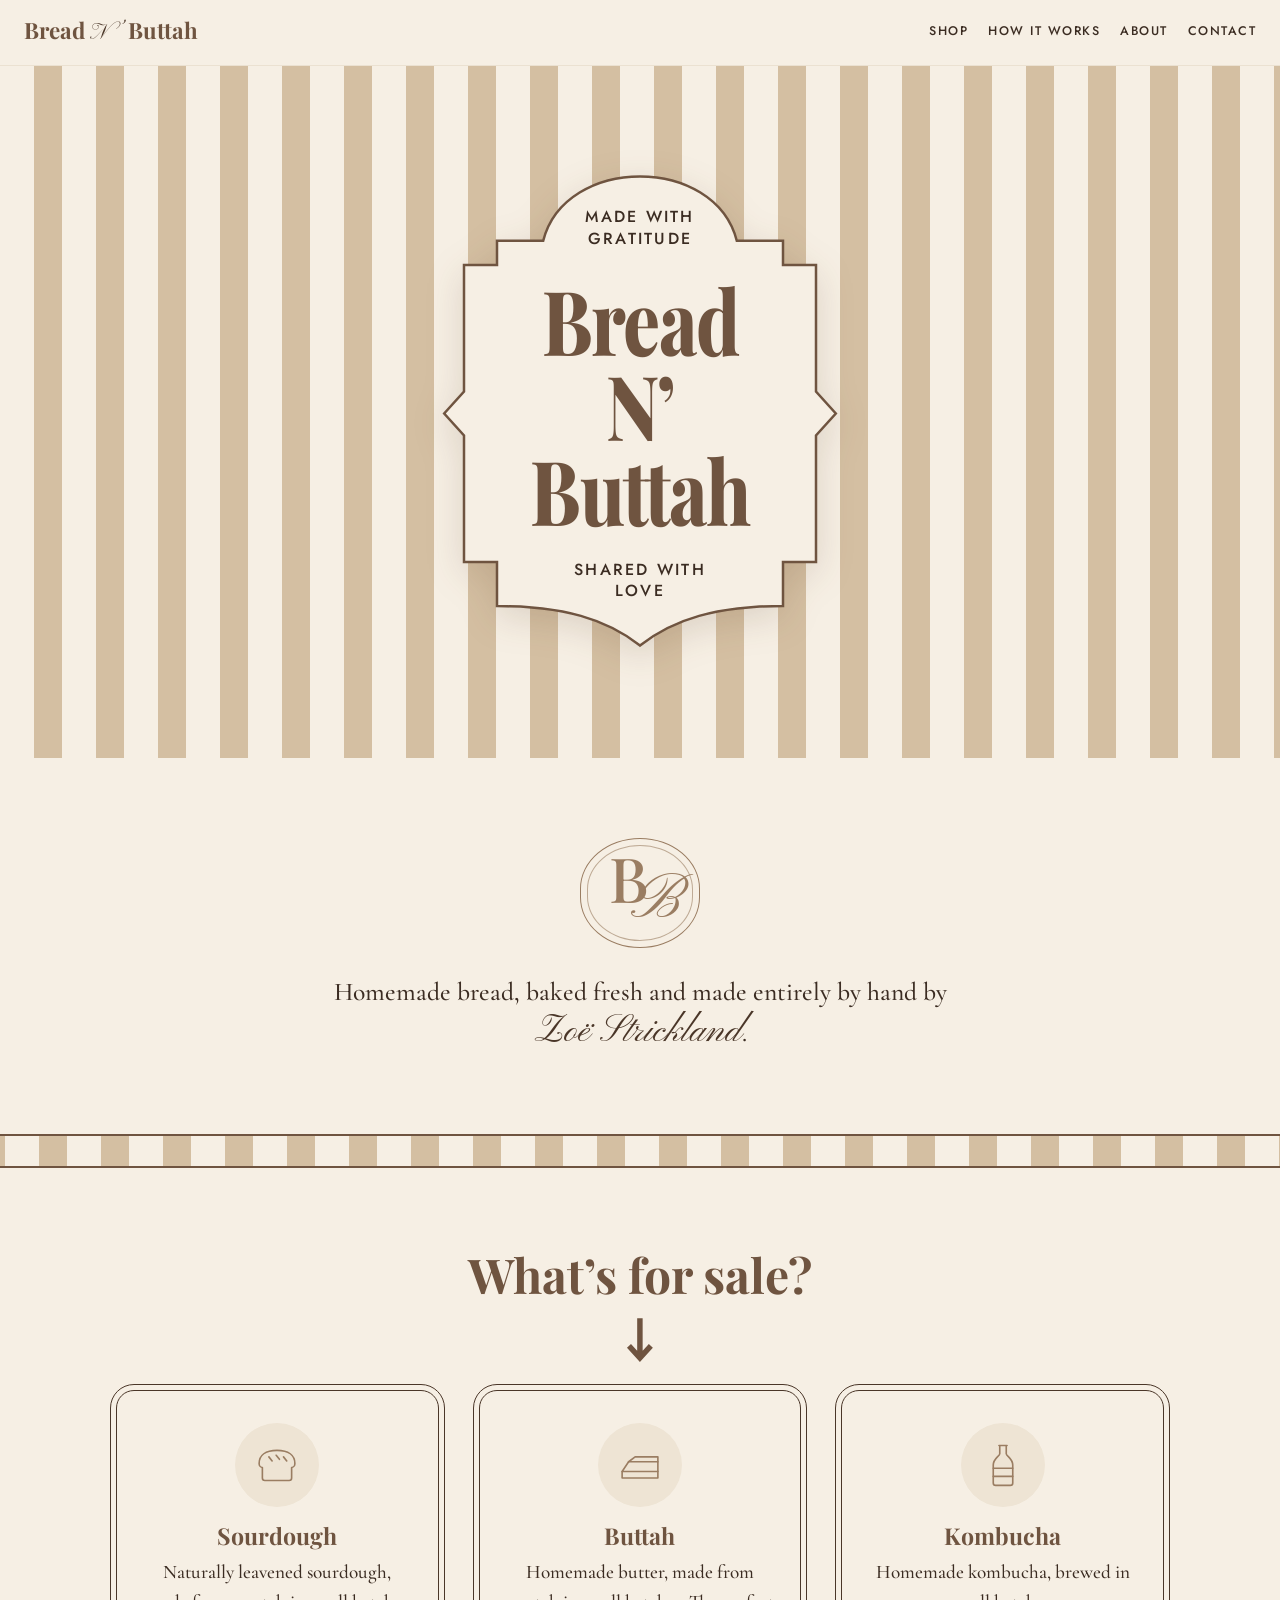
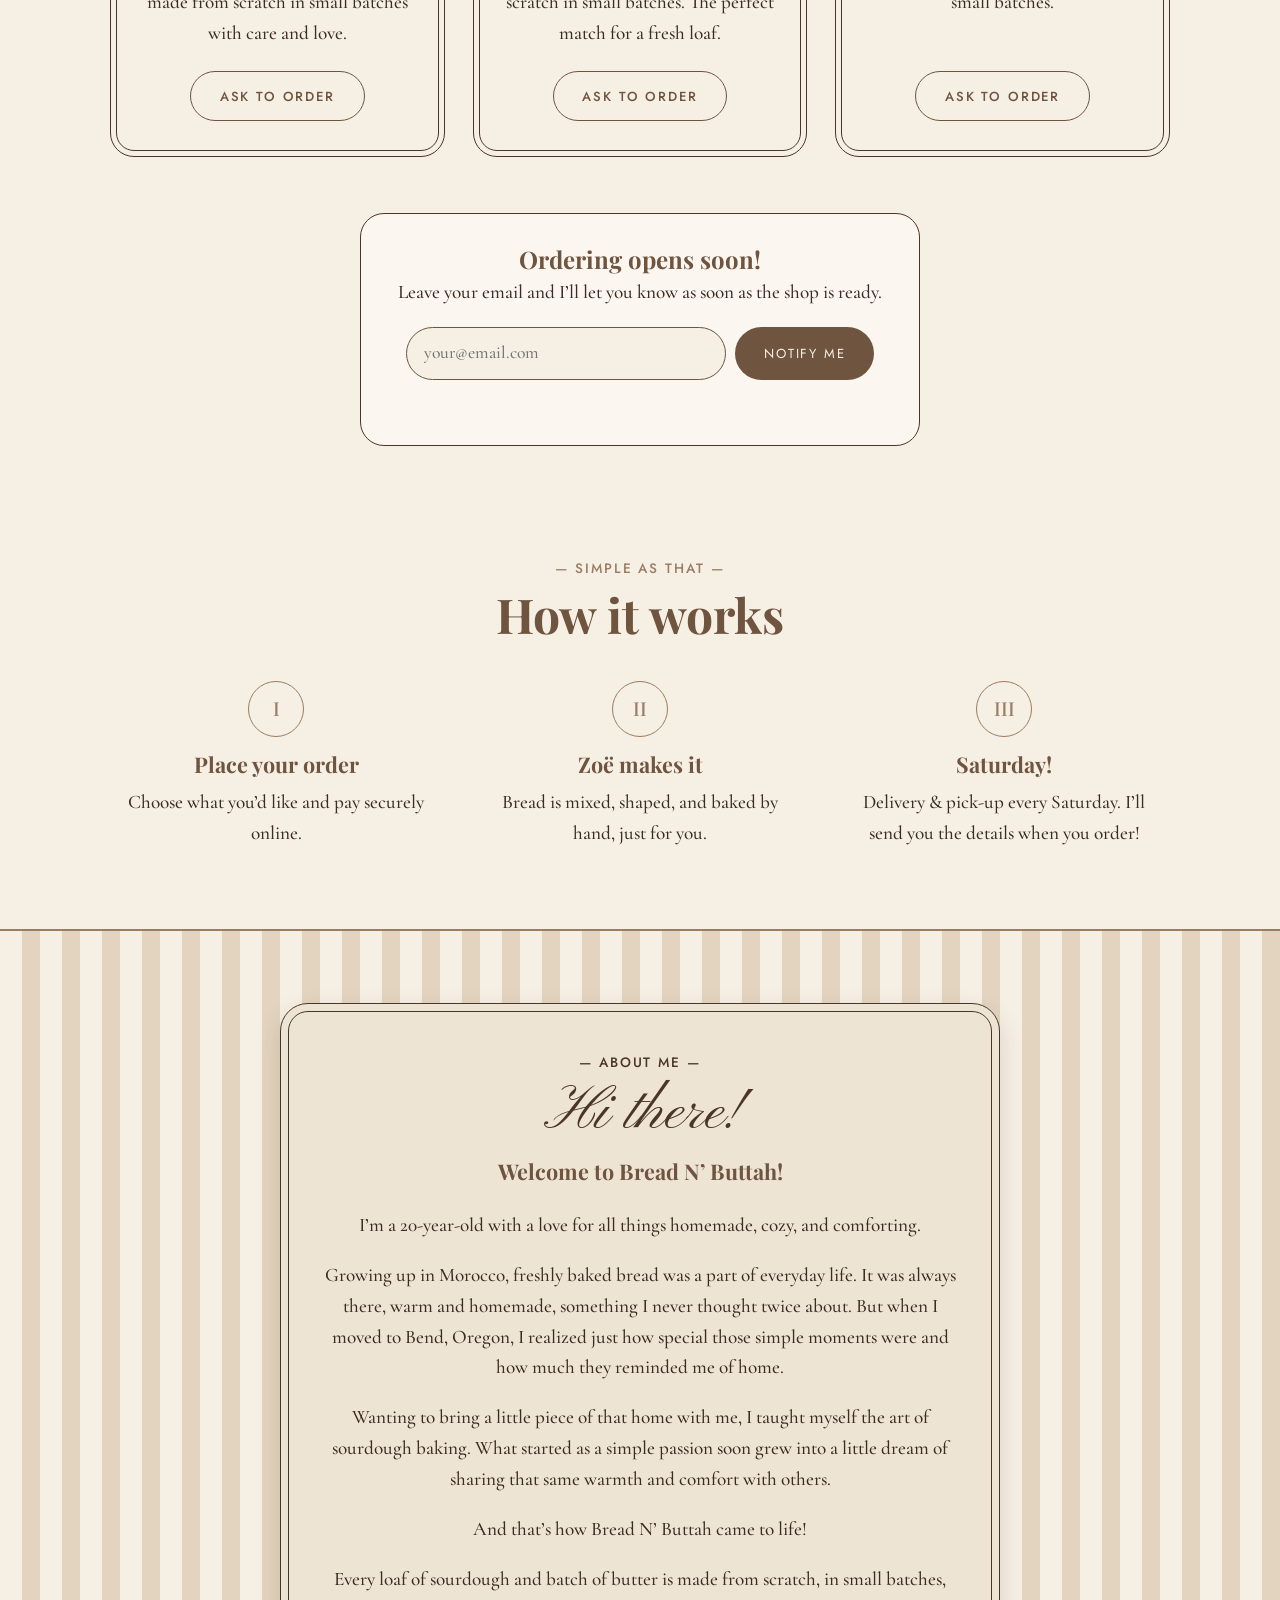
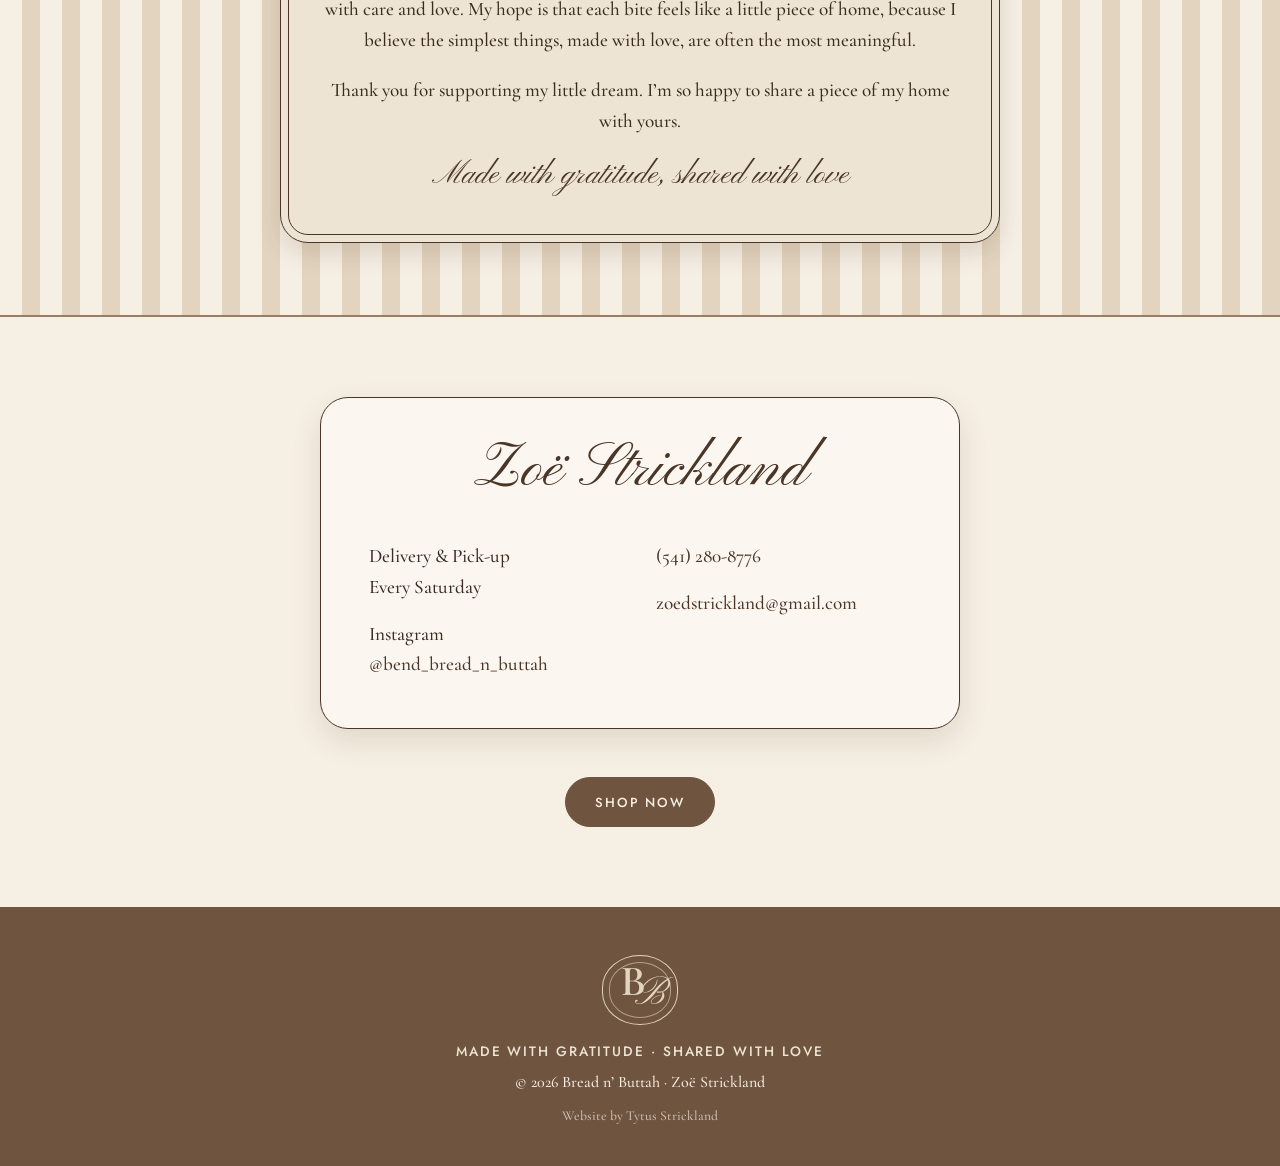
==== commit ad7ba0cd: "Add email sign-up for launch notifications and secure-checkout note Sign-ups post to FormSubmit and " ====
--- a/index.html
+++ b/index.html
@@ -9,7 +9,7 @@
   <link rel="preconnect" href="https://fonts.googleapis.com">
   <link rel="preconnect" href="https://fonts.gstatic.com" crossorigin>
   <link href="https://fonts.googleapis.com/css2?family=Playfair+Display:wght@500;700;800&family=Pinyon+Script&family=Cormorant+Garamond:ital,wght@0,500;0,600;0,700;1,500&family=Jost:wght@400;500&display=swap" rel="stylesheet">
-  <link rel="stylesheet" href="styles.css?v=37">
+  <link rel="stylesheet" href="styles.css?v=38">
 </head>
 <body>
 
@@ -56,6 +56,20 @@
         <!-- filled in by script.js from config.js -->
       </div>
       <p class="pay-extras" id="pay-extras" hidden></p>
+      <p class="secure-note" id="secure-note" hidden>Secure checkout. Card details are handled by the payment provider, never stored on this site.</p>
+
+      <!-- "Notify me" email sign-up (settings in config.js) -->
+      <div class="signup" id="signup" hidden>
+        <h3 id="signup-title">Ordering opens soon!</h3>
+        <p id="signup-text"></p>
+        <form id="signup-form" novalidate>
+          <label class="sr-only" for="signup-email">Your email</label>
+          <input type="email" id="signup-email" name="email" placeholder="your@email.com" autocomplete="email" required>
+          <input type="text" name="_honey" class="hp" tabindex="-1" autocomplete="off" aria-hidden="true">
+          <button class="btn btn-solid" type="submit">Notify me</button>
+        </form>
+        <p class="signup-msg" id="signup-msg" role="status" aria-live="polite"></p>
+      </div>
     </section>
 
     <!-- HOW IT WORKS -->
@@ -121,7 +135,7 @@
     <p class="credit">Website by Tytus Strickland</p>
   </footer>
 
-  <script src="config.js?v=37"></script>
-  <script src="script.js?v=37"></script>
+  <script src="config.js?v=38"></script>
+  <script src="script.js?v=38"></script>
 </body>
 </html>
--- a/styles.css
+++ b/styles.css
@@ -178,6 +178,26 @@
 .price { font-family: "Jost", sans-serif; letter-spacing: .1em; color: var(--espresso); margin: 0 0 .3rem; }
 .desc { margin: .2rem 0 1.4rem; flex: 1; }
 .pay-extras { text-align: center; margin-top: 2.5rem; }
+.secure-note { text-align: center; margin: 1.5rem auto 0; max-width: 520px; font-size: .95rem; color: var(--mocha); }
+
+/* ---------- email sign-up ---------- */
+.signup {
+  max-width: 560px; margin: 3.5rem auto 0; text-align: center;
+  background: #fbf7f0; border: 1.5px solid var(--espresso); border-radius: 24px;
+  padding: 2rem 1.75rem 1.5rem;
+}
+.signup h3 { font-size: 1.5rem; margin-bottom: .3rem; }
+.signup p { margin: 0 0 1.2rem; }
+#signup-form { display: flex; gap: .6rem; justify-content: center; flex-wrap: wrap; }
+#signup-form input[type="email"] {
+  flex: 1 1 220px; min-width: 0; max-width: 320px;
+  font: inherit; font-size: 1.1rem; color: var(--ink);
+  padding: .7rem 1.1rem; border: 1.5px solid var(--brown); border-radius: 999px; background: var(--cream);
+}
+#signup-form input[type="email"]:focus { outline: 2px solid var(--mocha); outline-offset: 2px; }
+#signup-form .btn { border: none; }
+.signup .signup-msg { margin: .9rem 0 0; min-height: 1.6em; font-size: 1.05rem; color: var(--espresso); }
+.sr-only, .hp { position: absolute !important; width: 1px; height: 1px; overflow: hidden; clip: rect(0 0 0 0); white-space: nowrap; }
 
 /* ---------- how ---------- */
 .how { max-width: 1100px; margin: 0 auto; padding-top: 2rem; }
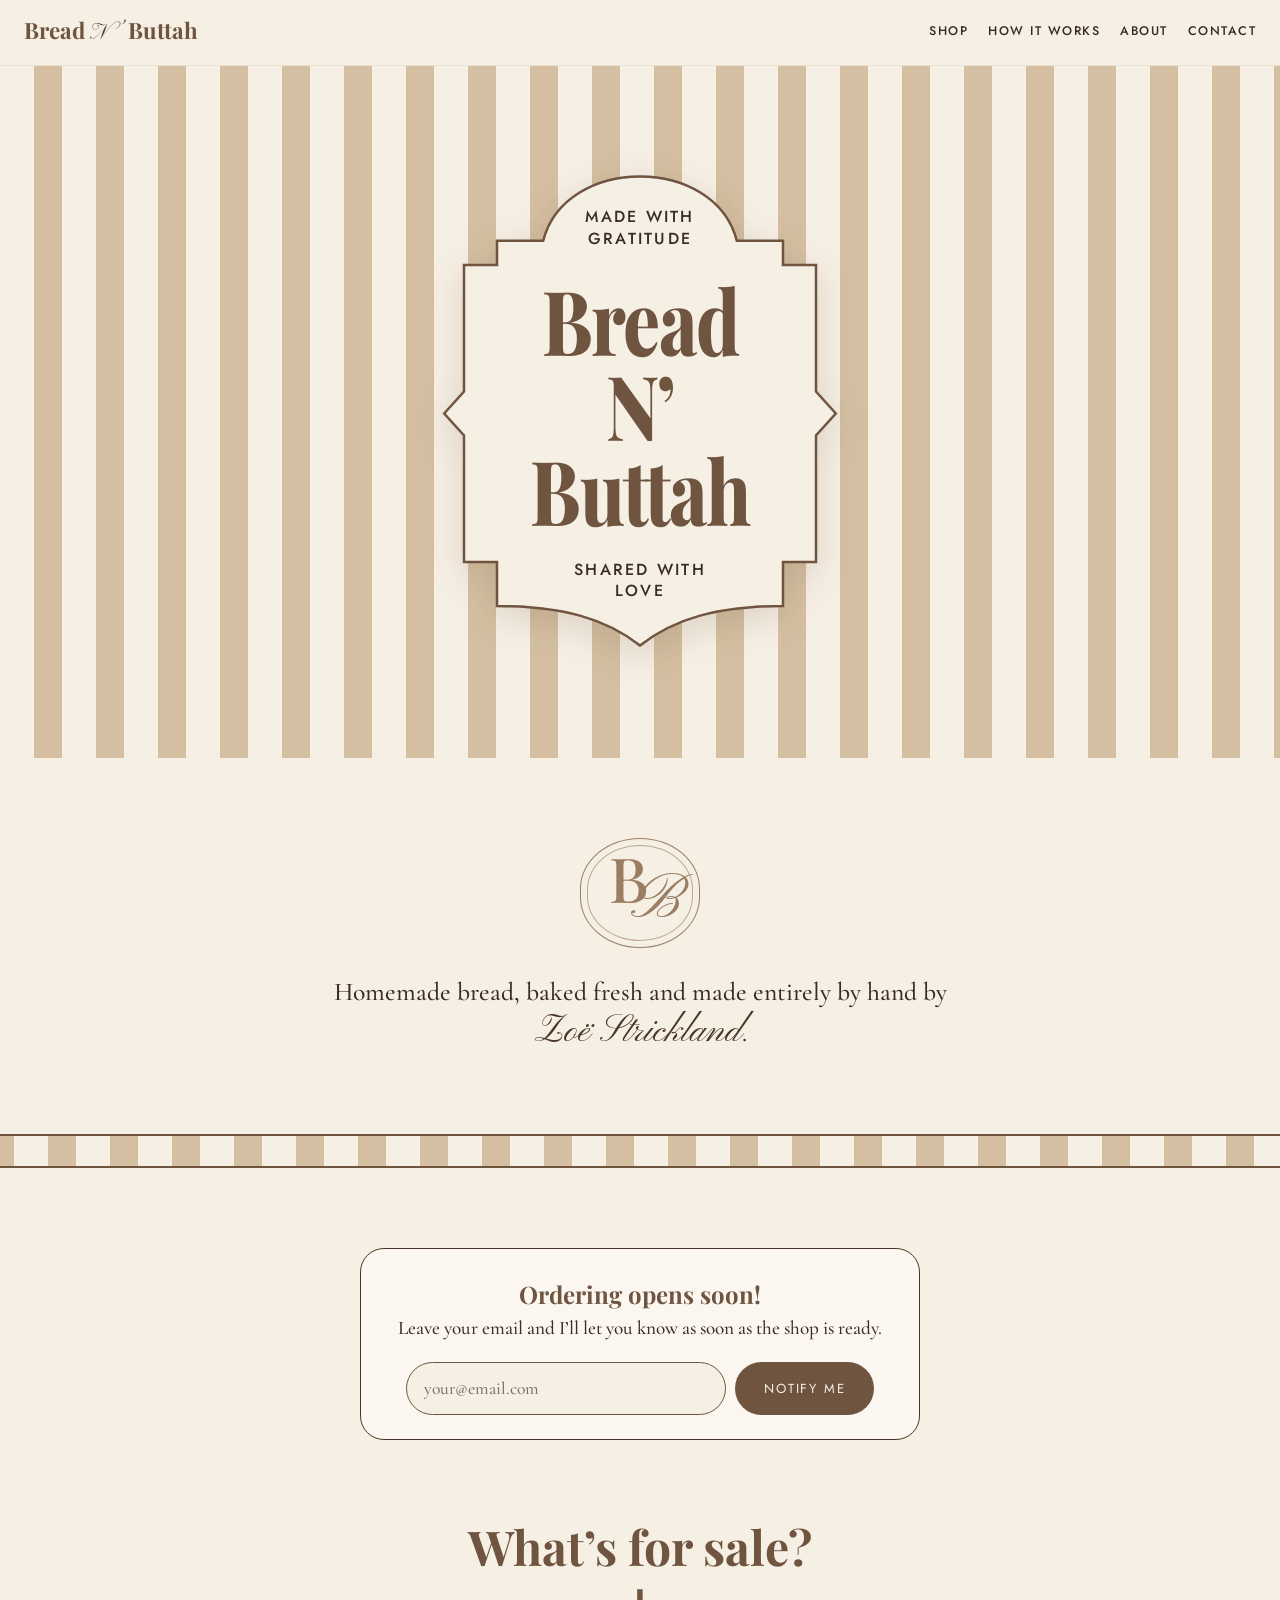
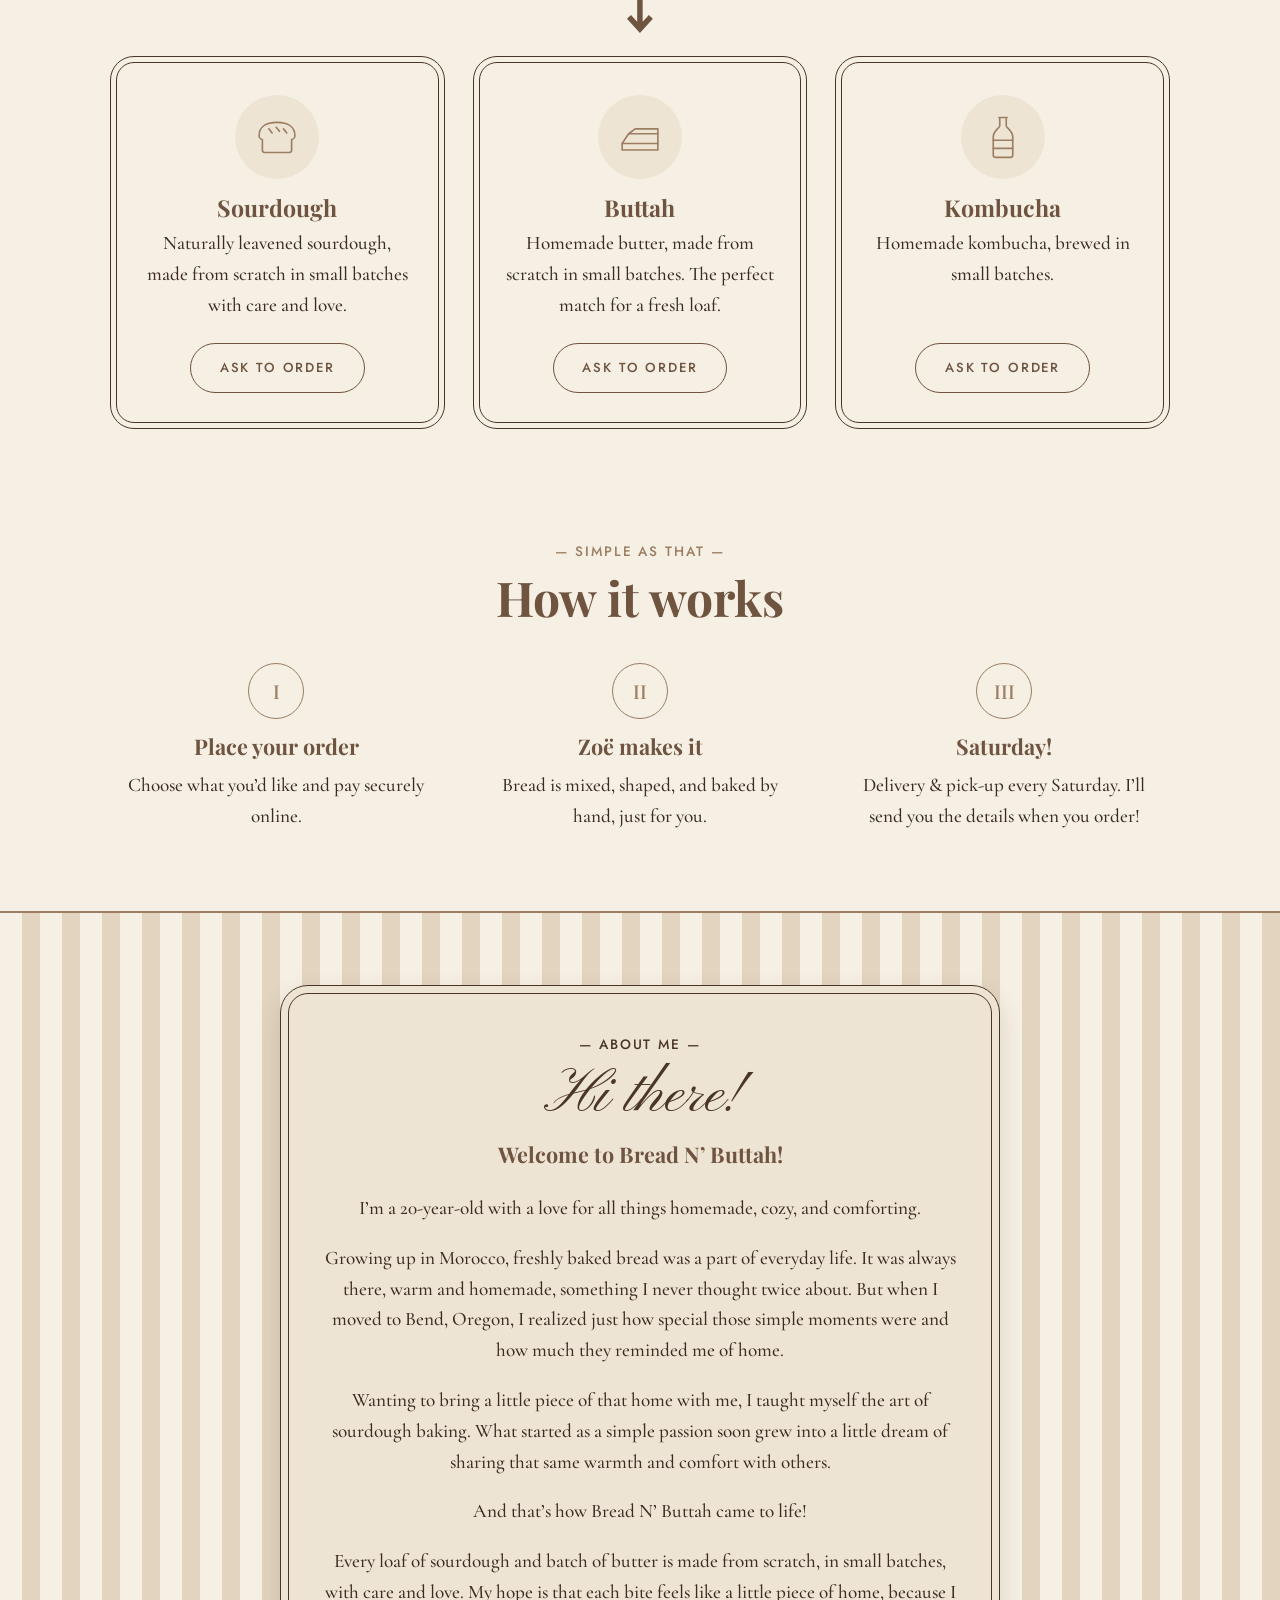
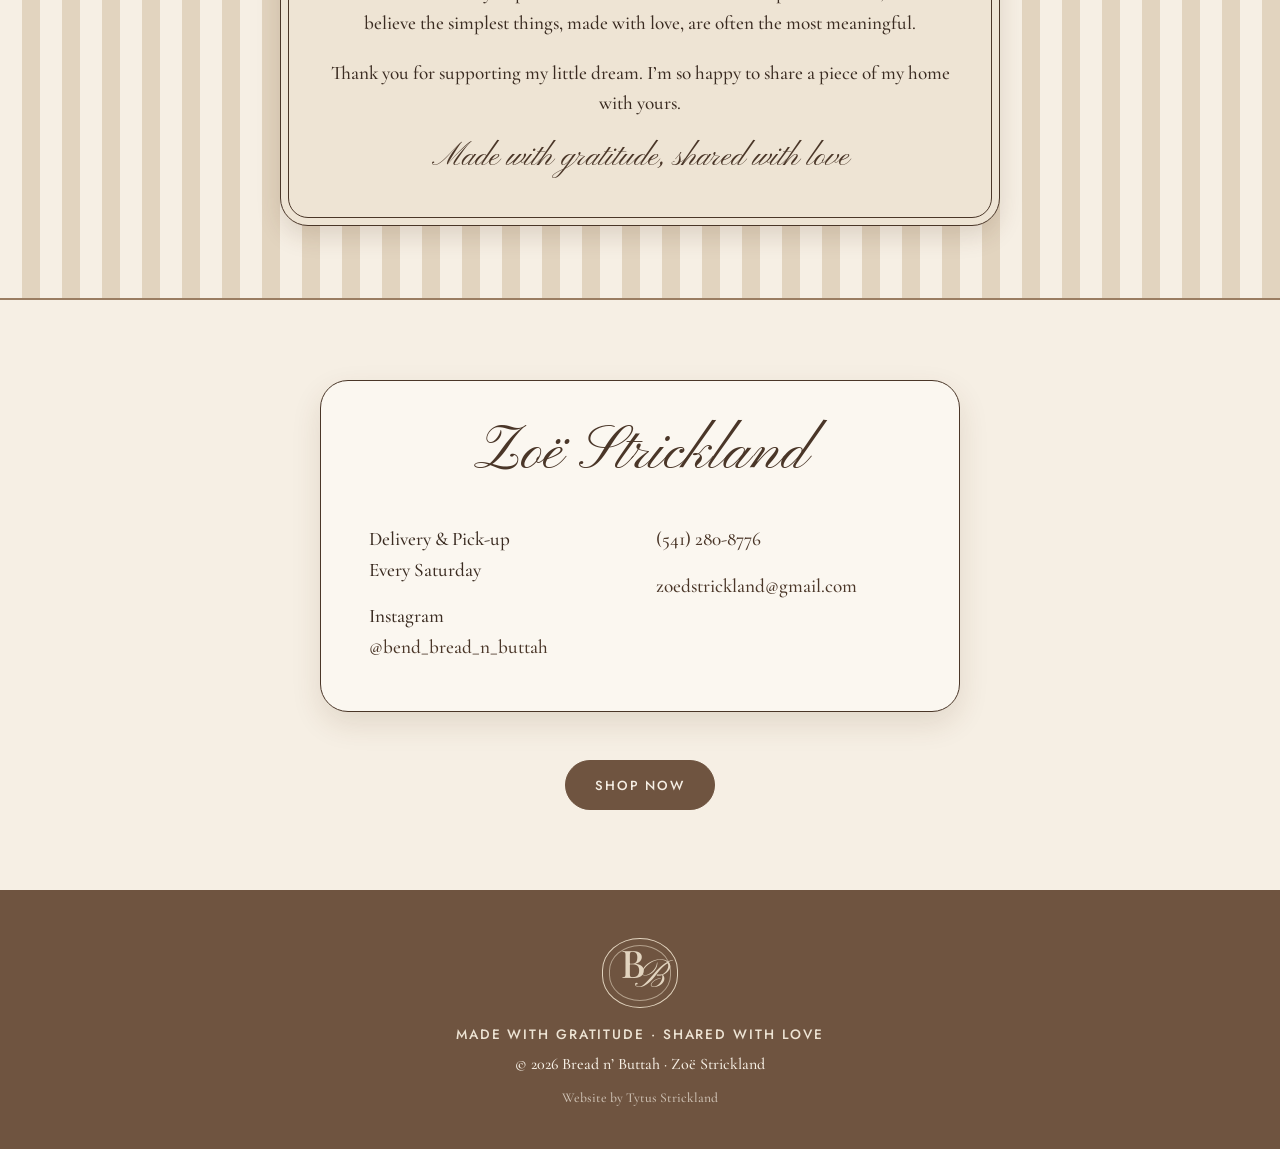
==== commit 79cb17ad: "Move sign-up box to the top of the shop section Co-Authored-By: Claude Opus 5.5 <noreply@anthropic.c" ====
--- a/index.html
+++ b/index.html
@@ -9,7 +9,7 @@
   <link rel="preconnect" href="https://fonts.googleapis.com">
   <link rel="preconnect" href="https://fonts.gstatic.com" crossorigin>
   <link href="https://fonts.googleapis.com/css2?family=Playfair+Display:wght@500;700;800&family=Pinyon+Script&family=Cormorant+Garamond:ital,wght@0,500;0,600;0,700;1,500&family=Jost:wght@400;500&display=swap" rel="stylesheet">
-  <link rel="stylesheet" href="styles.css?v=38">
+  <link rel="stylesheet" href="styles.css?v=39">
 </head>
 <body>
 
@@ -50,14 +50,6 @@
 
     <!-- MENU -->
     <section id="menu" class="menu">
-      <h2>What’s for sale?</h2>
-      <svg class="down-arrow" viewBox="0 0 28 48" aria-hidden="true"><path d="M14 2v40M3 30l11 12 11-12"/></svg>
-      <div class="menu-grid" id="menu-grid">
-        <!-- filled in by script.js from config.js -->
-      </div>
-      <p class="pay-extras" id="pay-extras" hidden></p>
-      <p class="secure-note" id="secure-note" hidden>Secure checkout. Card details are handled by the payment provider, never stored on this site.</p>
-
       <!-- "Notify me" email sign-up (settings in config.js) -->
       <div class="signup" id="signup" hidden>
         <h3 id="signup-title">Ordering opens soon!</h3>
@@ -70,6 +62,14 @@
         </form>
         <p class="signup-msg" id="signup-msg" role="status" aria-live="polite"></p>
       </div>
+
+      <h2>What’s for sale?</h2>
+      <svg class="down-arrow" viewBox="0 0 28 48" aria-hidden="true"><path d="M14 2v40M3 30l11 12 11-12"/></svg>
+      <div class="menu-grid" id="menu-grid">
+        <!-- filled in by script.js from config.js -->
+      </div>
+      <p class="pay-extras" id="pay-extras" hidden></p>
+      <p class="secure-note" id="secure-note" hidden>Secure checkout. Card details are handled by the payment provider, never stored on this site.</p>
     </section>
 
     <!-- HOW IT WORKS -->
@@ -135,7 +135,7 @@
     <p class="credit">Website by Tytus Strickland</p>
   </footer>
 
-  <script src="config.js?v=38"></script>
-  <script src="script.js?v=38"></script>
+  <script src="config.js?v=39"></script>
+  <script src="script.js?v=39"></script>
 </body>
 </html>
--- a/styles.css
+++ b/styles.css
@@ -182,7 +182,7 @@
 
 /* ---------- email sign-up ---------- */
 .signup {
-  max-width: 560px; margin: 3.5rem auto 0; text-align: center;
+  max-width: 560px; margin: 0 auto 5rem; text-align: center; /* sits at the top of the shop section */
   background: #fbf7f0; border: 1.5px solid var(--espresso); border-radius: 24px;
   padding: 2rem 1.75rem 1.5rem;
 }
@@ -197,6 +197,7 @@
 #signup-form input[type="email"]:focus { outline: 2px solid var(--mocha); outline-offset: 2px; }
 #signup-form .btn { border: none; }
 .signup .signup-msg { margin: .9rem 0 0; min-height: 1.6em; font-size: 1.05rem; color: var(--espresso); }
+.signup .signup-msg:empty { margin: 0; min-height: 0; }
 .sr-only, .hp { position: absolute !important; width: 1px; height: 1px; overflow: hidden; clip: rect(0 0 0 0); white-space: nowrap; }
 
 /* ---------- how ---------- */
@@ -263,6 +264,7 @@
   body { font-size: 1.12rem; }
   section { padding: 3.5rem 1rem; }
   .menu-grid { margin-top: calc(3.5rem + 2px); }
+  .signup { margin-bottom: 3.5rem; }
   .nav { justify-content: center; }
   .steps { grid-template-columns: 1fr; gap: 2.25rem; }
   .about-card { padding: 2.5rem 1.5rem; }
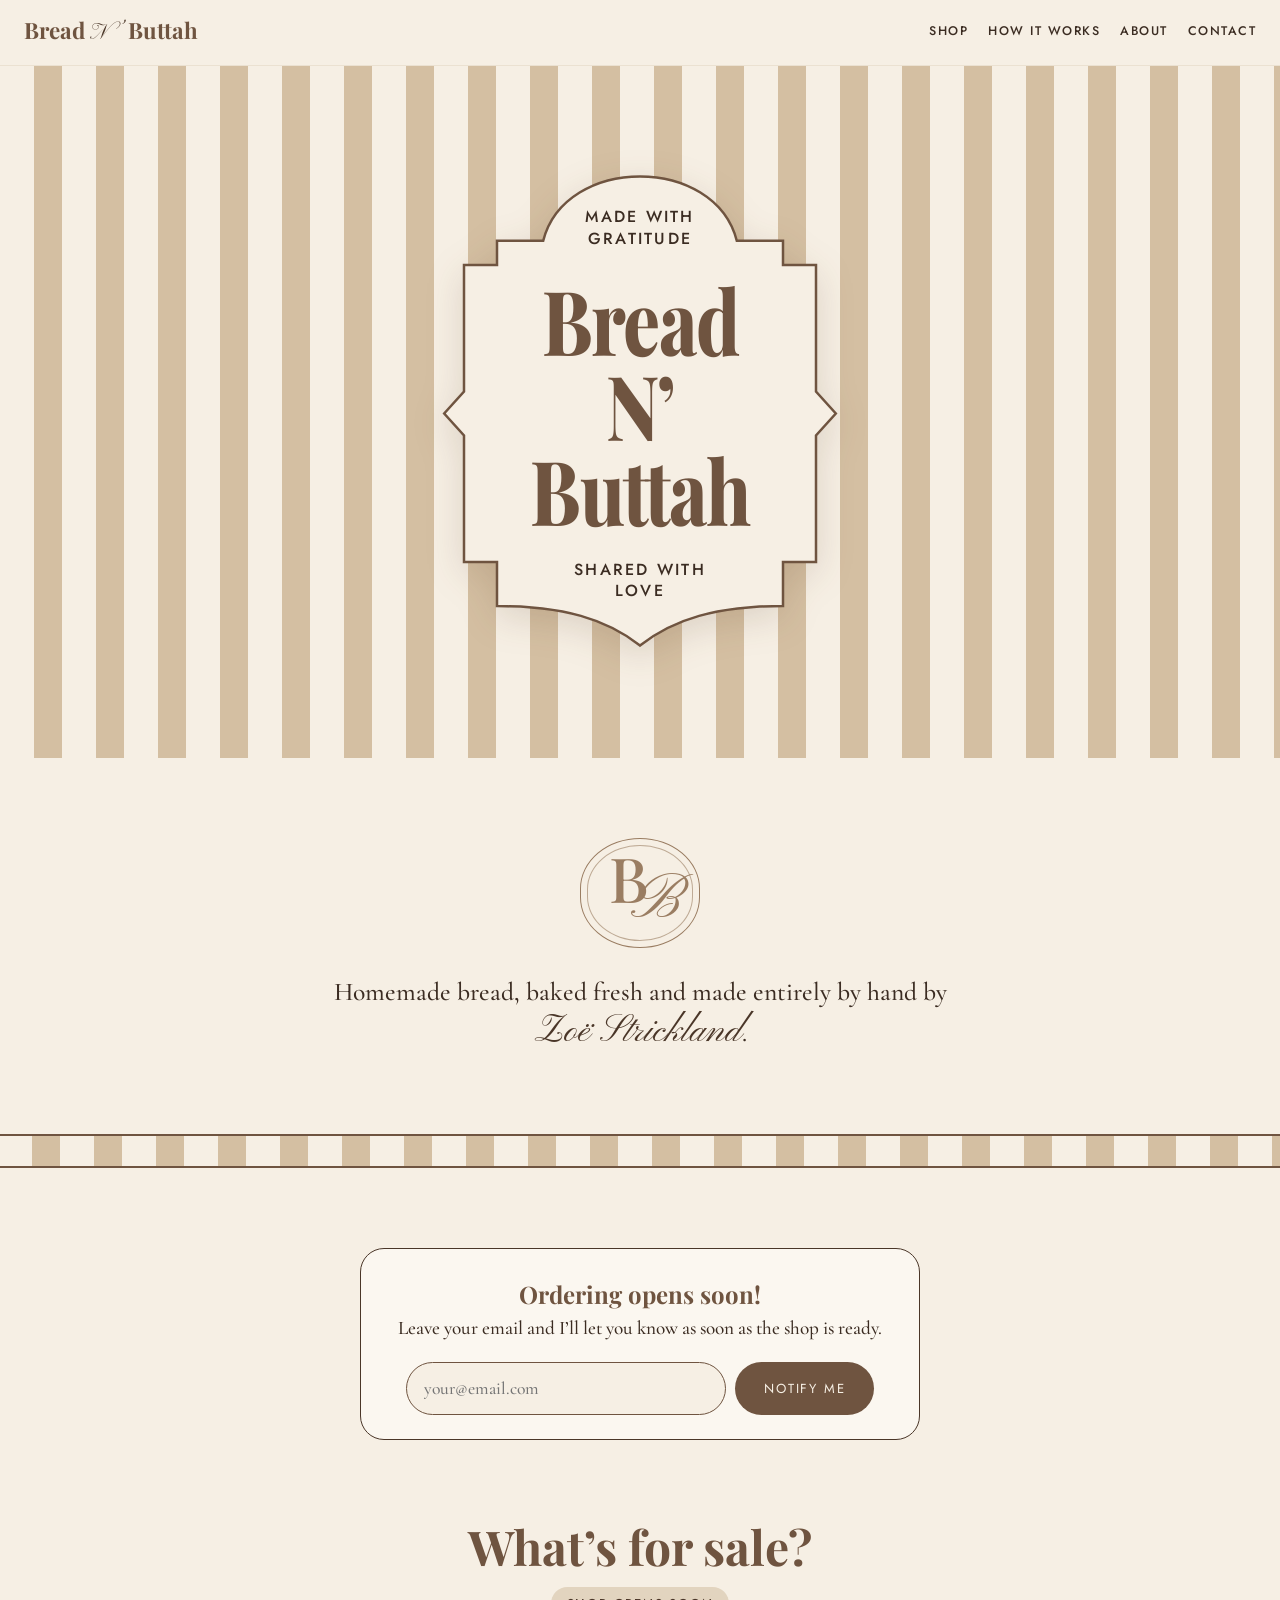
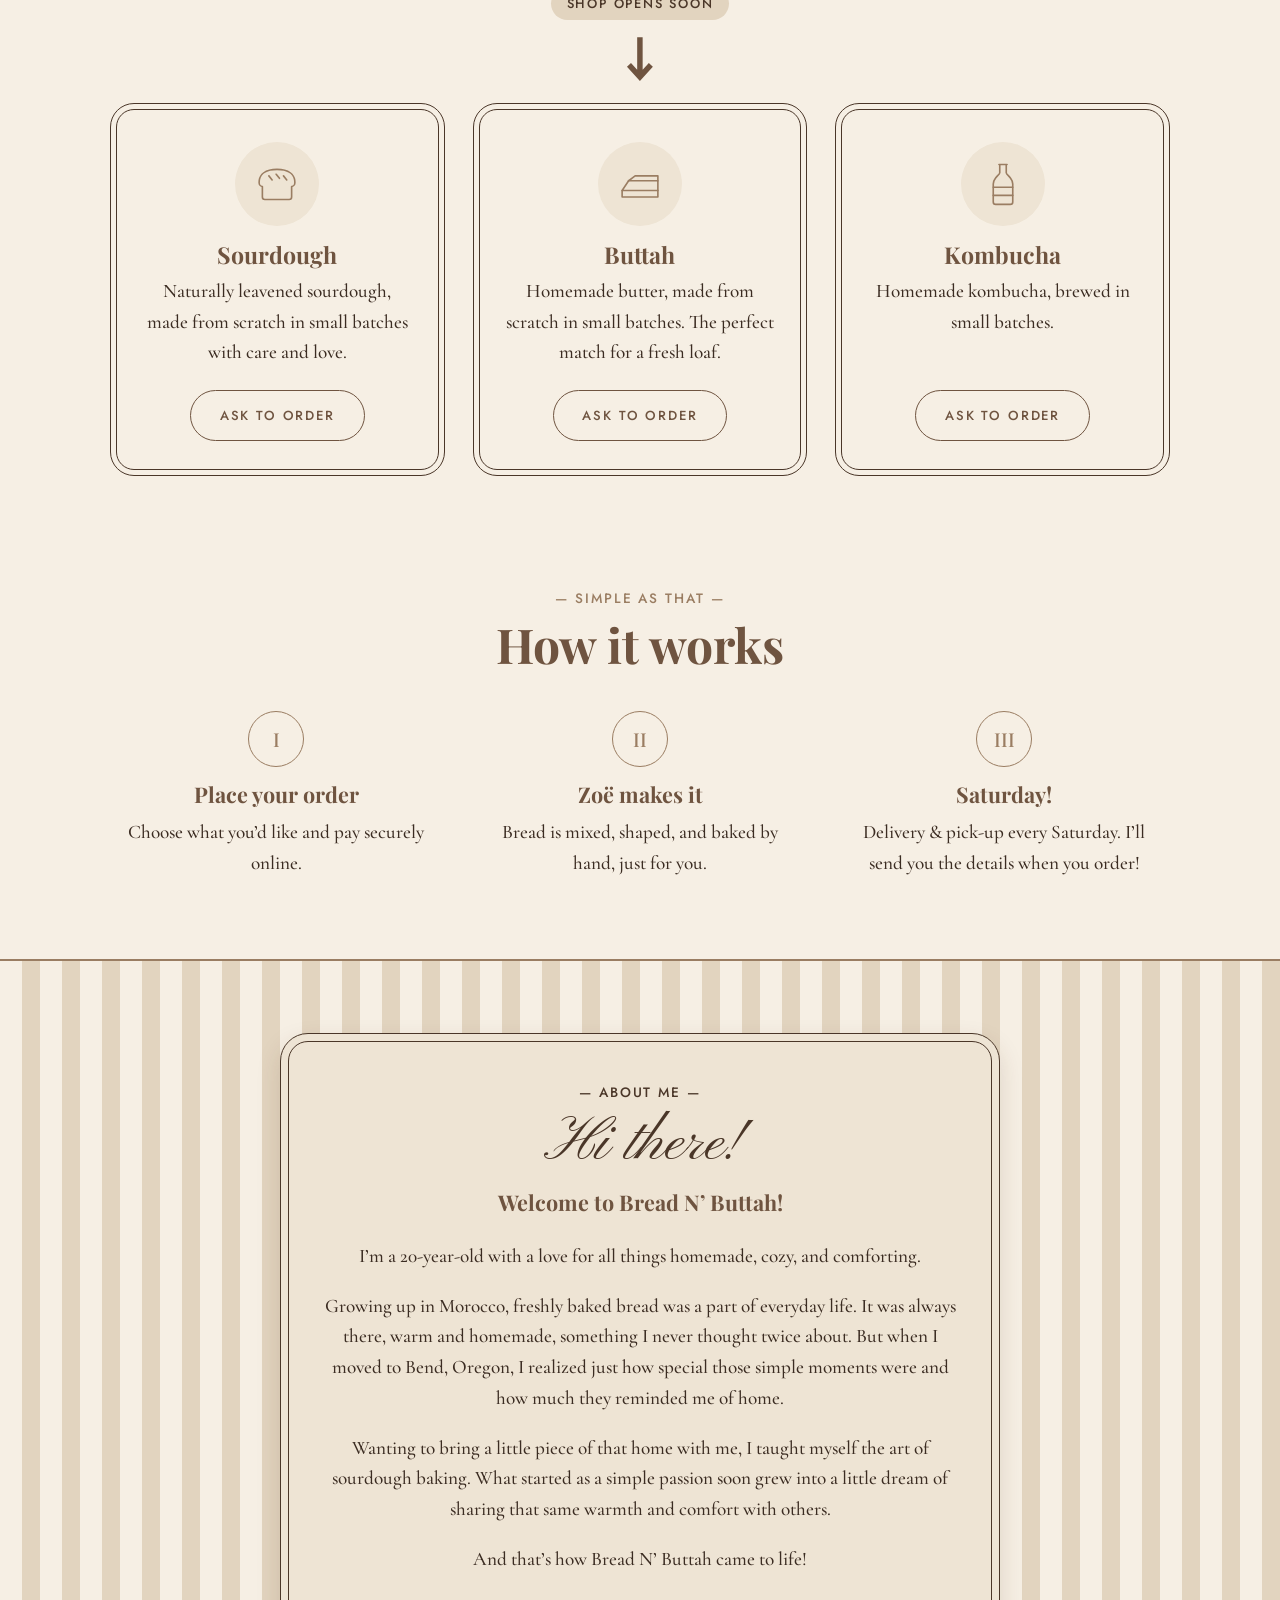
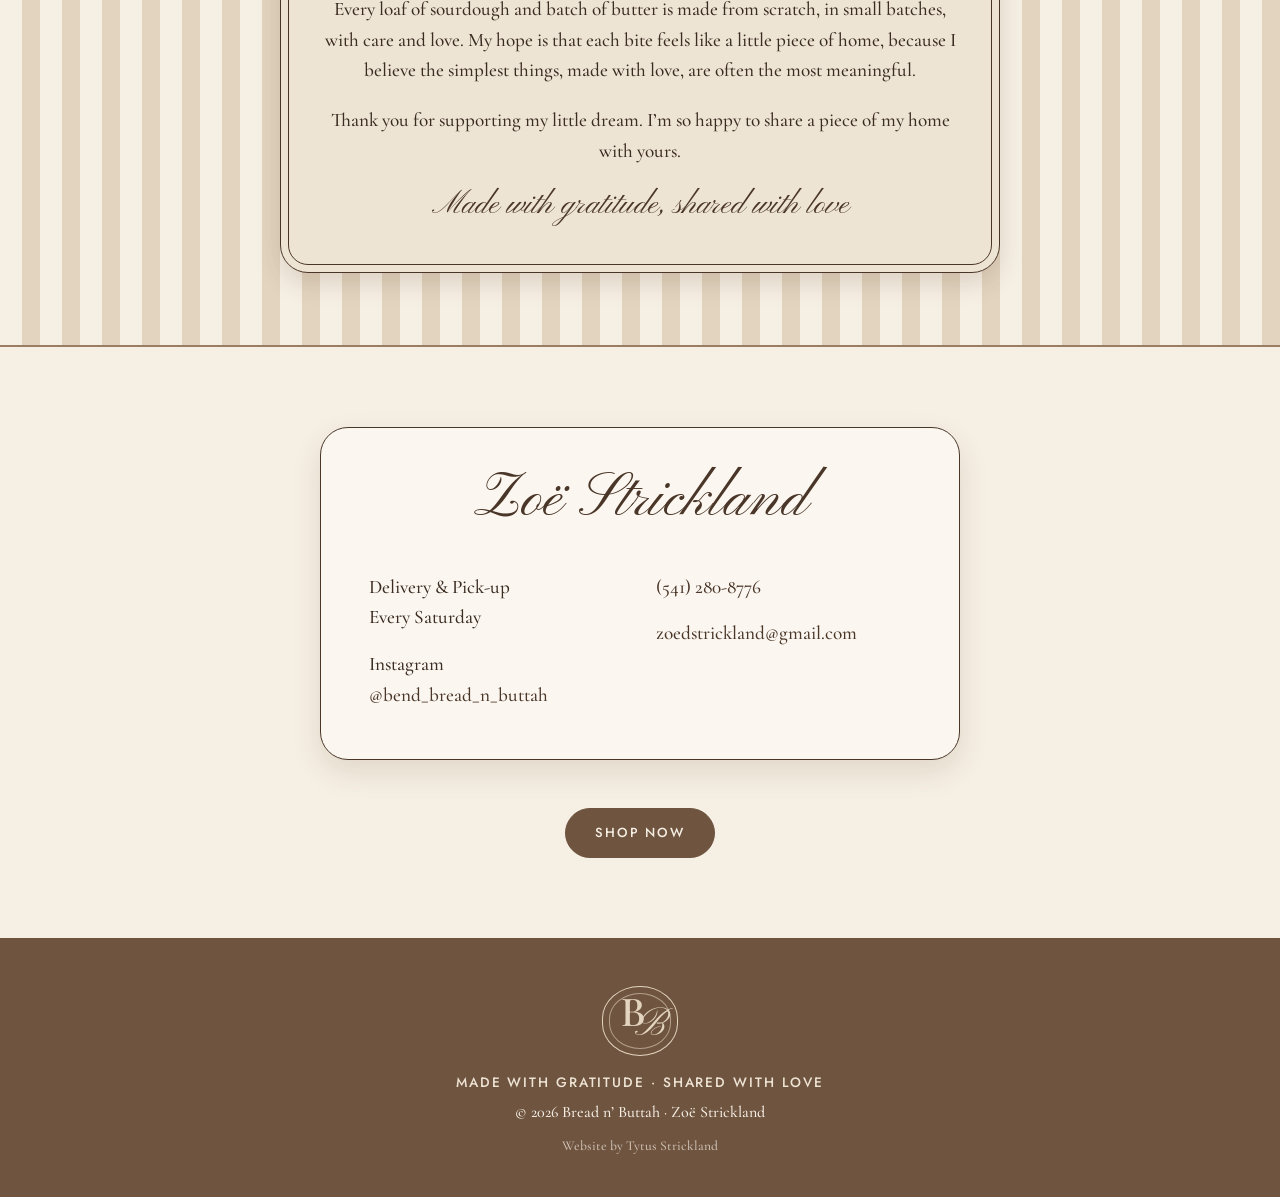
==== commit 0c7f9329: "Add removable "Shop opens soon" notice under shop heading Co-Authored-By: Claude Opus 5.5 <noreply@a" ====
--- a/index.html
+++ b/index.html
@@ -9,7 +9,7 @@
   <link rel="preconnect" href="https://fonts.googleapis.com">
   <link rel="preconnect" href="https://fonts.gstatic.com" crossorigin>
   <link href="https://fonts.googleapis.com/css2?family=Playfair+Display:wght@500;700;800&family=Pinyon+Script&family=Cormorant+Garamond:ital,wght@0,500;0,600;0,700;1,500&family=Jost:wght@400;500&display=swap" rel="stylesheet">
-  <link rel="stylesheet" href="styles.css?v=39">
+  <link rel="stylesheet" href="styles.css?v=40">
 </head>
 <body>
 
@@ -64,6 +64,7 @@
       </div>
 
       <h2>What’s for sale?</h2>
+      <p class="shop-notice" id="shop-notice" hidden></p>
       <svg class="down-arrow" viewBox="0 0 28 48" aria-hidden="true"><path d="M14 2v40M3 30l11 12 11-12"/></svg>
       <div class="menu-grid" id="menu-grid">
         <!-- filled in by script.js from config.js -->
@@ -135,7 +136,7 @@
     <p class="credit">Website by Tytus Strickland</p>
   </footer>
 
-  <script src="config.js?v=39"></script>
-  <script src="script.js?v=39"></script>
+  <script src="config.js?v=40"></script>
+  <script src="script.js?v=40"></script>
 </body>
 </html>
--- a/styles.css
+++ b/styles.css
@@ -145,6 +145,12 @@
 .menu h2 { margin-bottom: 0; }
 /* arrow matches the heading's size and stroke weight, and takes up no space
    (negative bottom margin) so the cards stay where they were */
+/* temporary notice under the heading (text set in config.js) */
+.shop-notice {
+  display: table; margin: .9rem auto 0;
+  font-family: "Jost", system-ui, sans-serif; text-transform: uppercase; letter-spacing: .14em; font-size: .8rem;
+  color: var(--espresso); background: var(--sand); border-radius: 999px; padding: .4rem 1rem;
+}
 .down-arrow {
   --arrow-h: clamp(2.1rem, 5vw, 3rem);
   --arrow-gap: calc(var(--arrow-h) * .3);
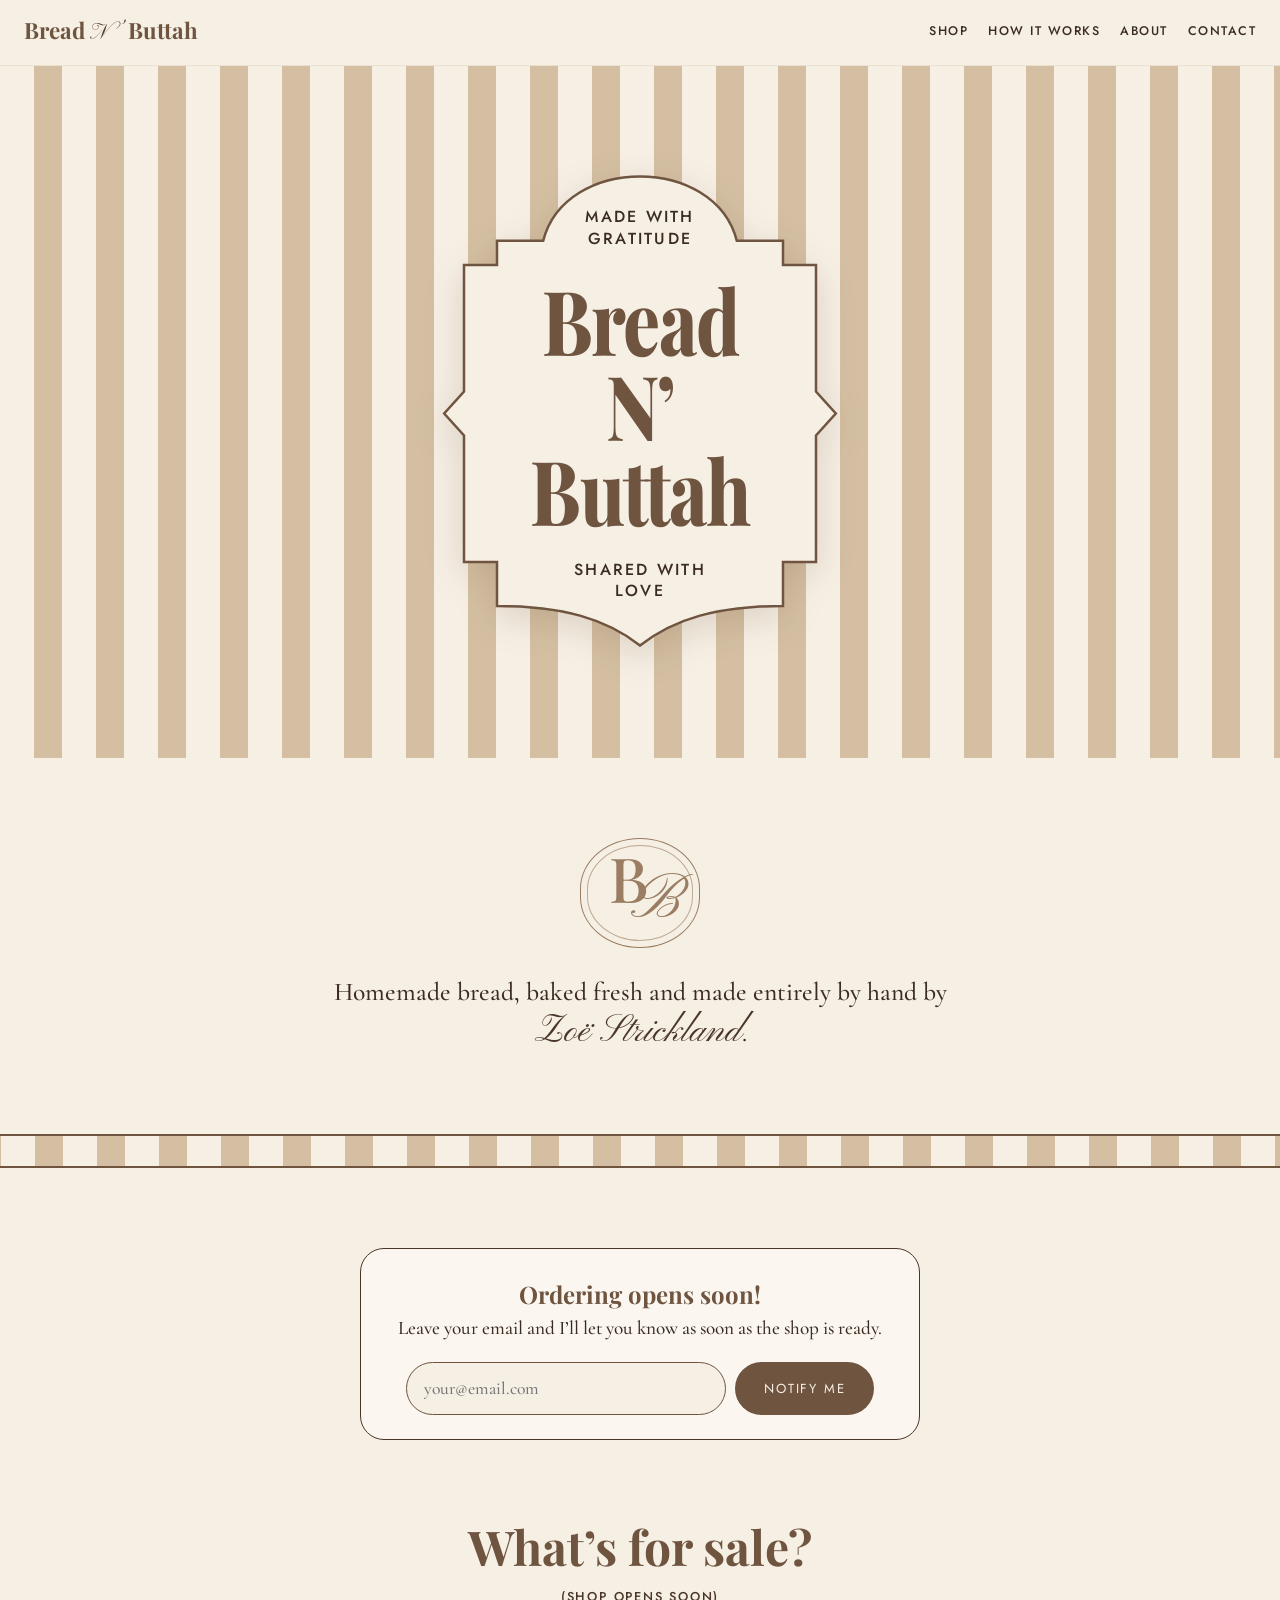
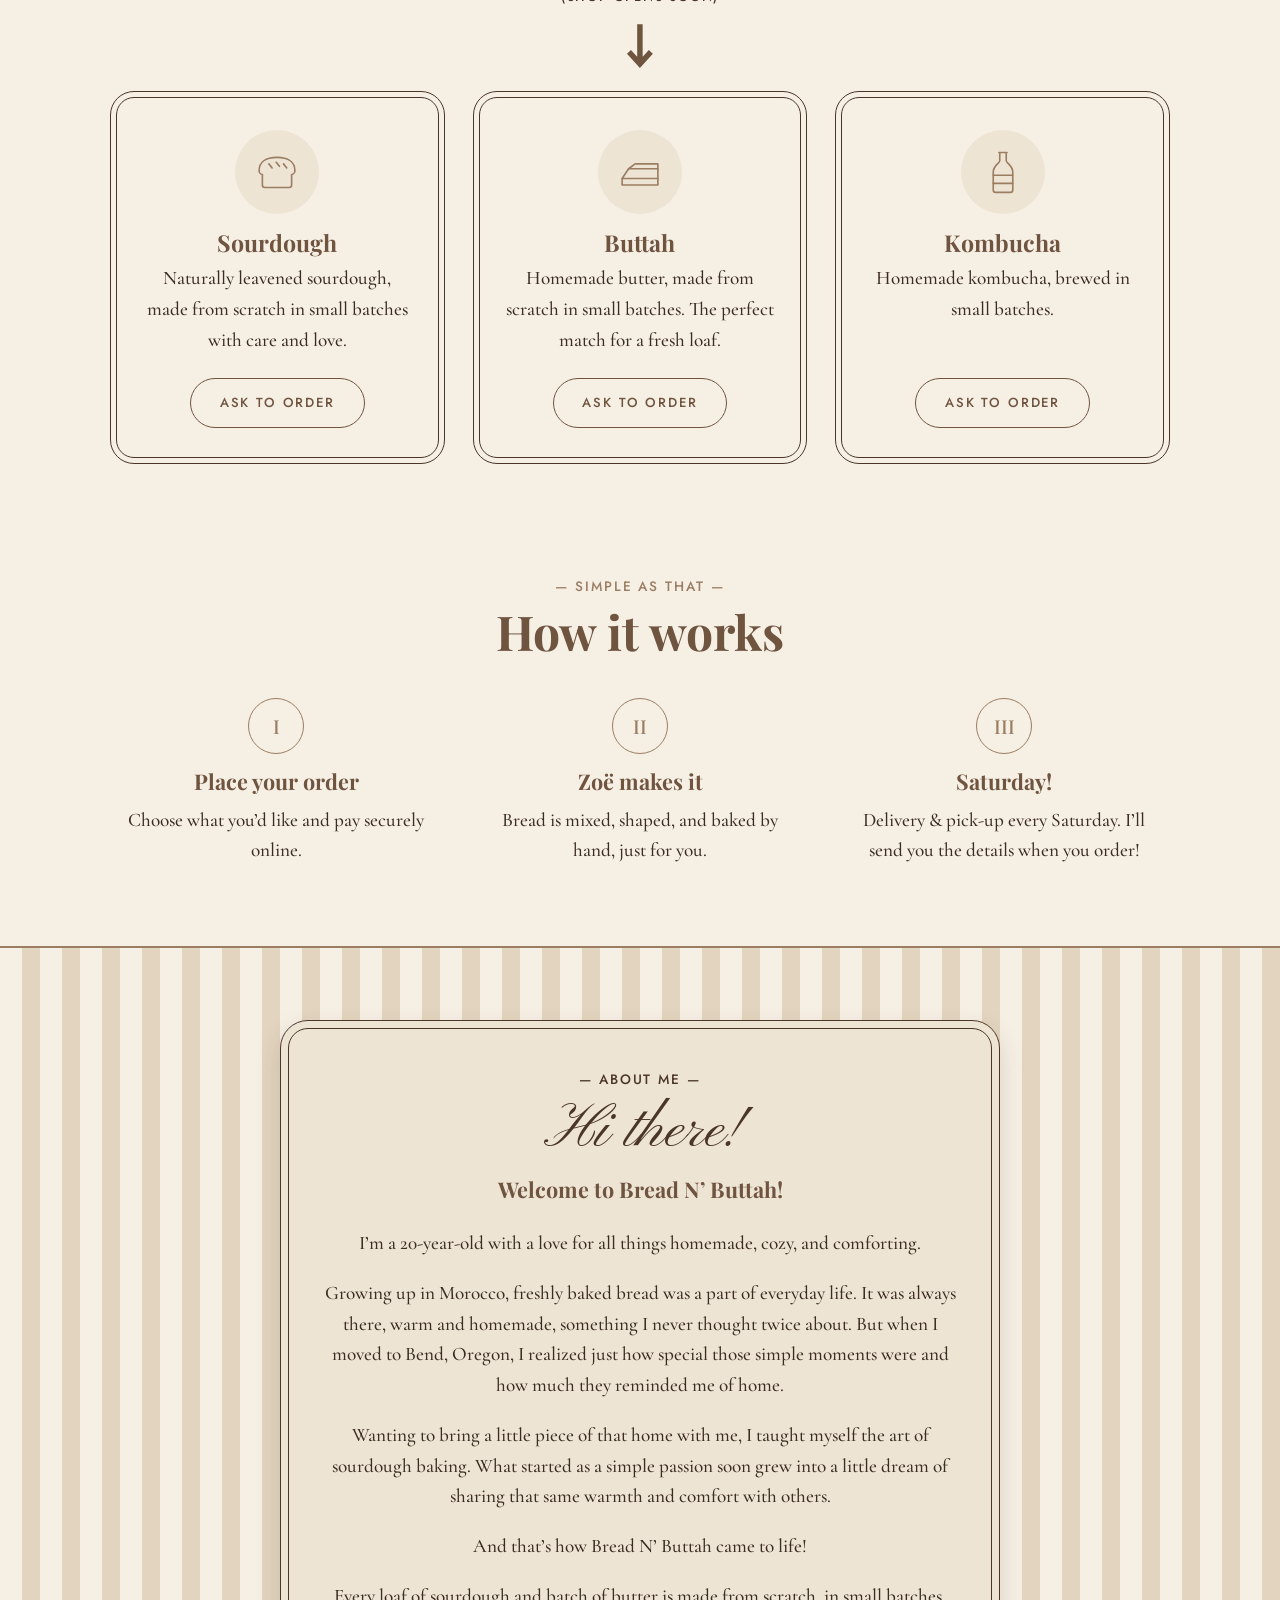
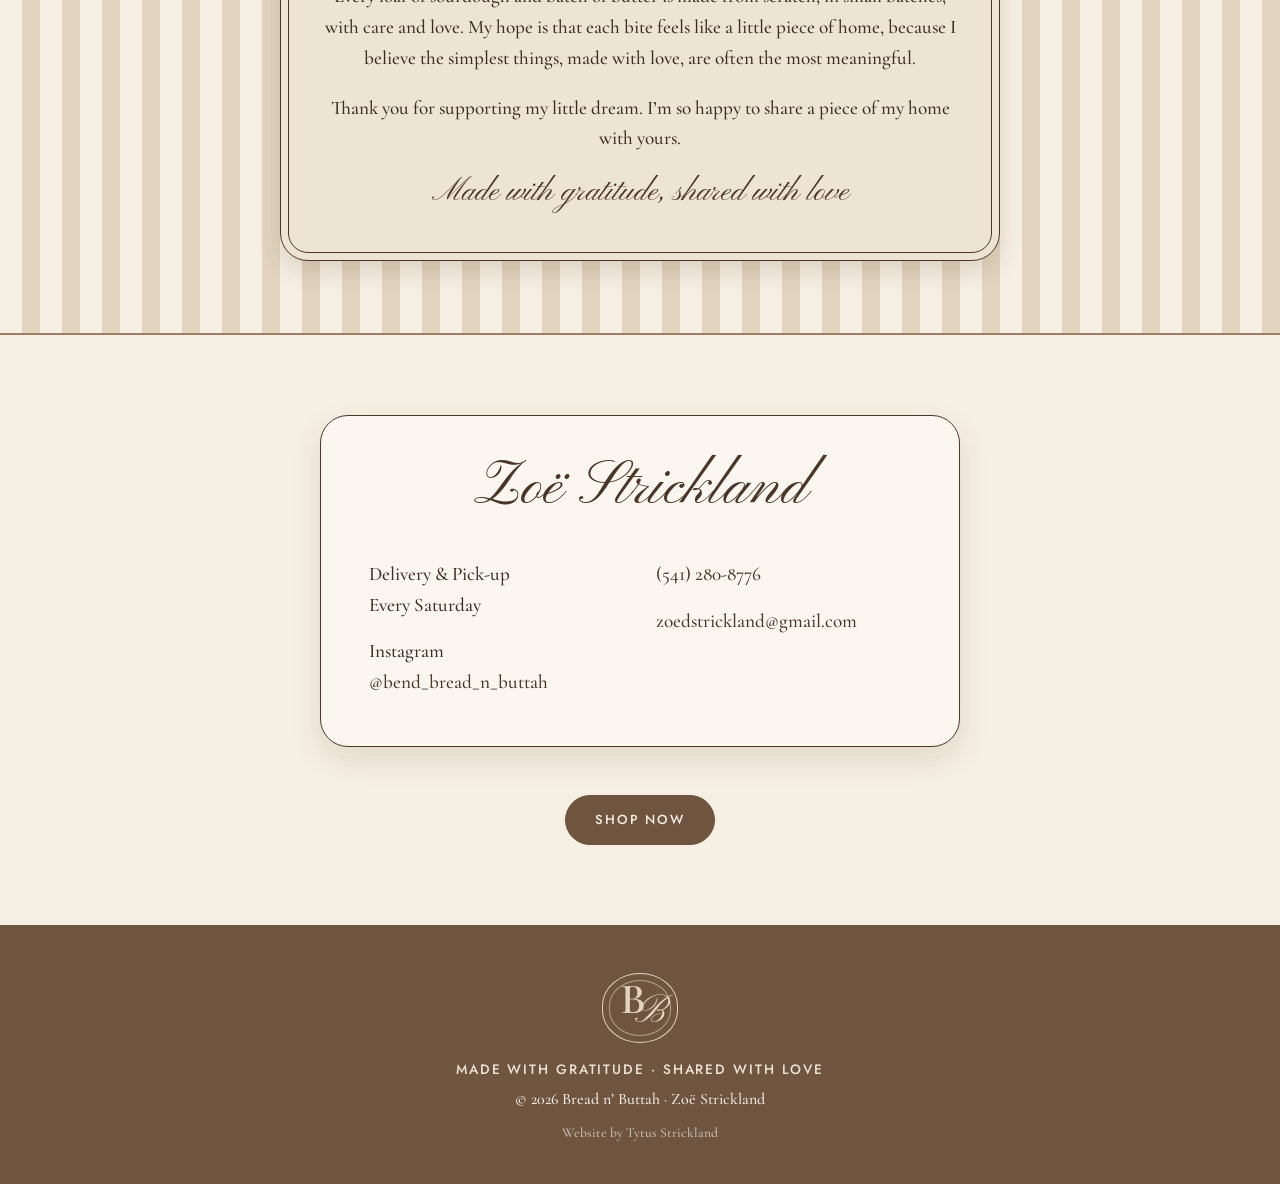
==== commit dcefe271: "Shop notice: plain text in parentheses, no pill Co-Authored-By: Claude Opus 5.5 <noreply@anthropic.c" ====
--- a/index.html
+++ b/index.html
@@ -9,7 +9,7 @@
   <link rel="preconnect" href="https://fonts.googleapis.com">
   <link rel="preconnect" href="https://fonts.gstatic.com" crossorigin>
   <link href="https://fonts.googleapis.com/css2?family=Playfair+Display:wght@500;700;800&family=Pinyon+Script&family=Cormorant+Garamond:ital,wght@0,500;0,600;0,700;1,500&family=Jost:wght@400;500&display=swap" rel="stylesheet">
-  <link rel="stylesheet" href="styles.css?v=40">
+  <link rel="stylesheet" href="styles.css?v=41">
 </head>
 <body>
 
@@ -136,7 +136,7 @@
     <p class="credit">Website by Tytus Strickland</p>
   </footer>
 
-  <script src="config.js?v=40"></script>
-  <script src="script.js?v=40"></script>
+  <script src="config.js?v=41"></script>
+  <script src="script.js?v=41"></script>
 </body>
 </html>
--- a/styles.css
+++ b/styles.css
@@ -149,7 +149,7 @@
 .shop-notice {
   display: table; margin: .9rem auto 0;
   font-family: "Jost", system-ui, sans-serif; text-transform: uppercase; letter-spacing: .14em; font-size: .8rem;
-  color: var(--espresso); background: var(--sand); border-radius: 999px; padding: .4rem 1rem;
+  color: var(--espresso);
 }
 .down-arrow {
   --arrow-h: clamp(2.1rem, 5vw, 3rem);
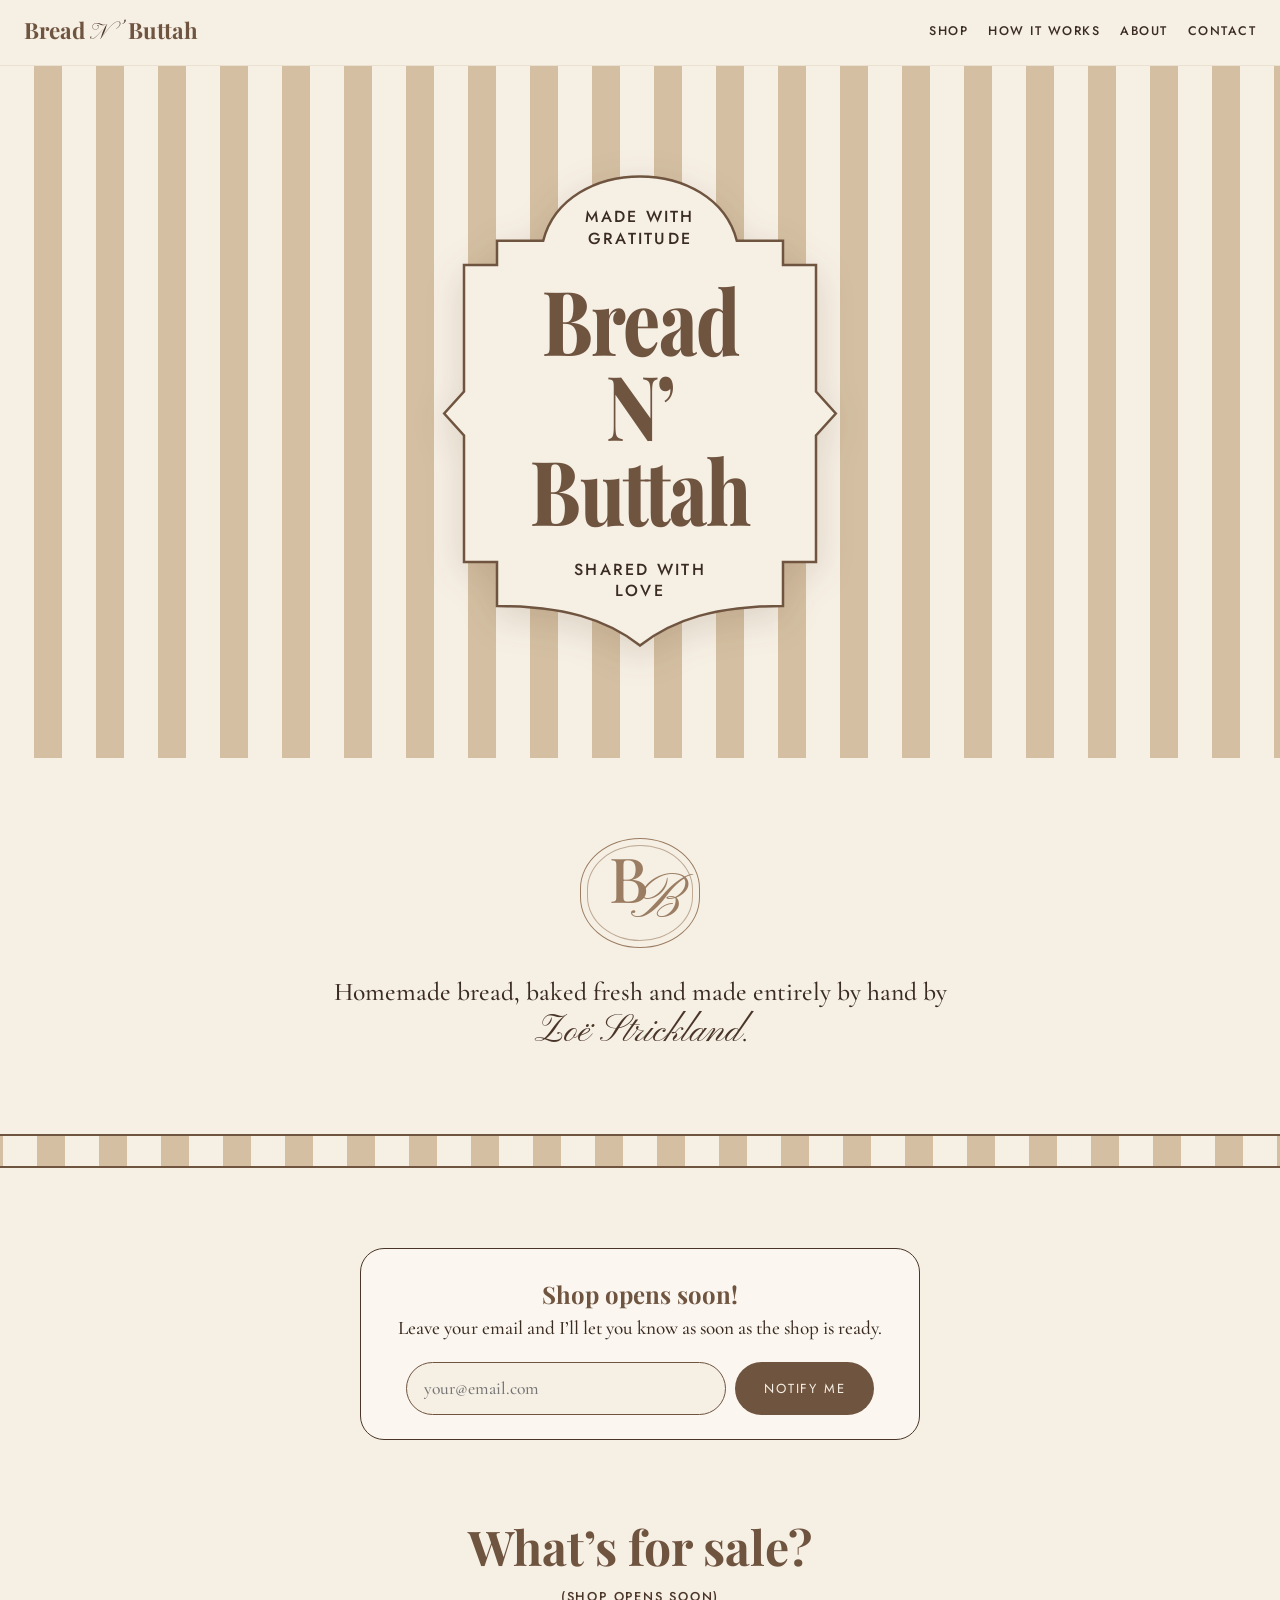
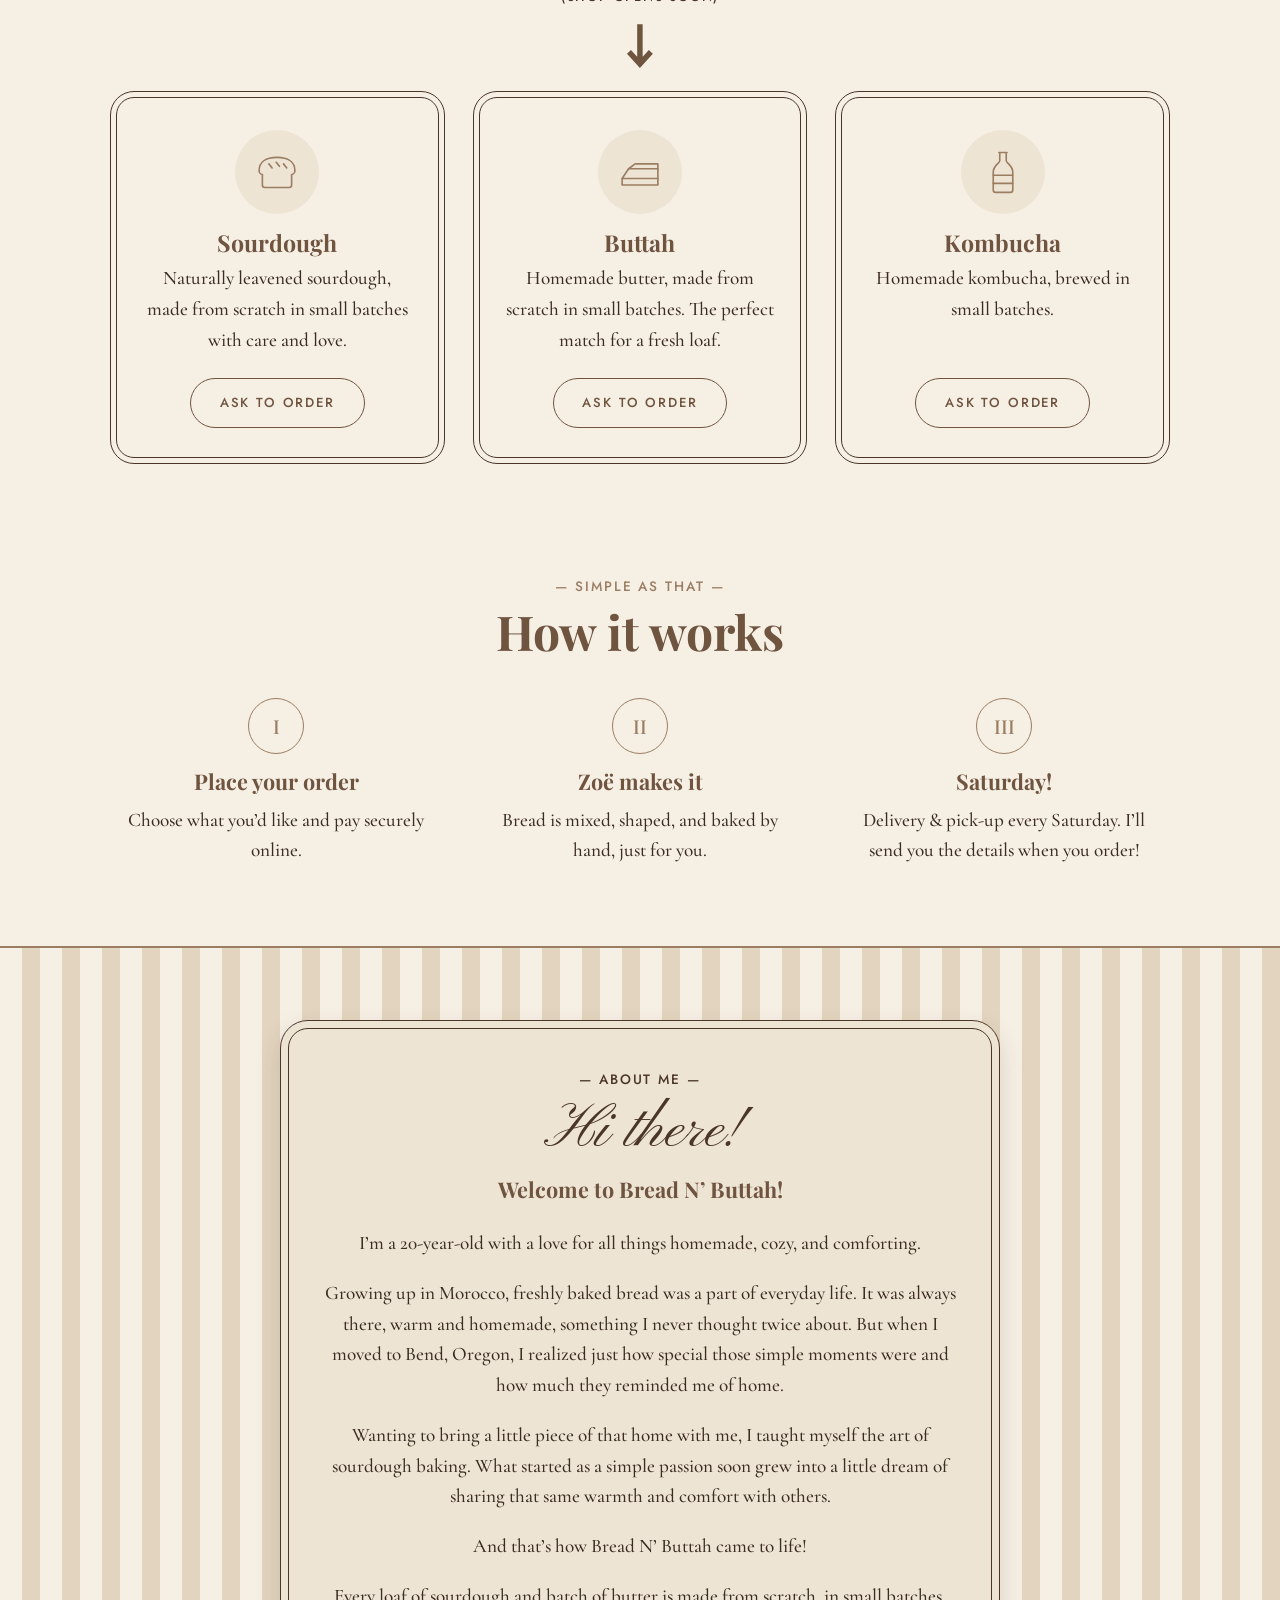
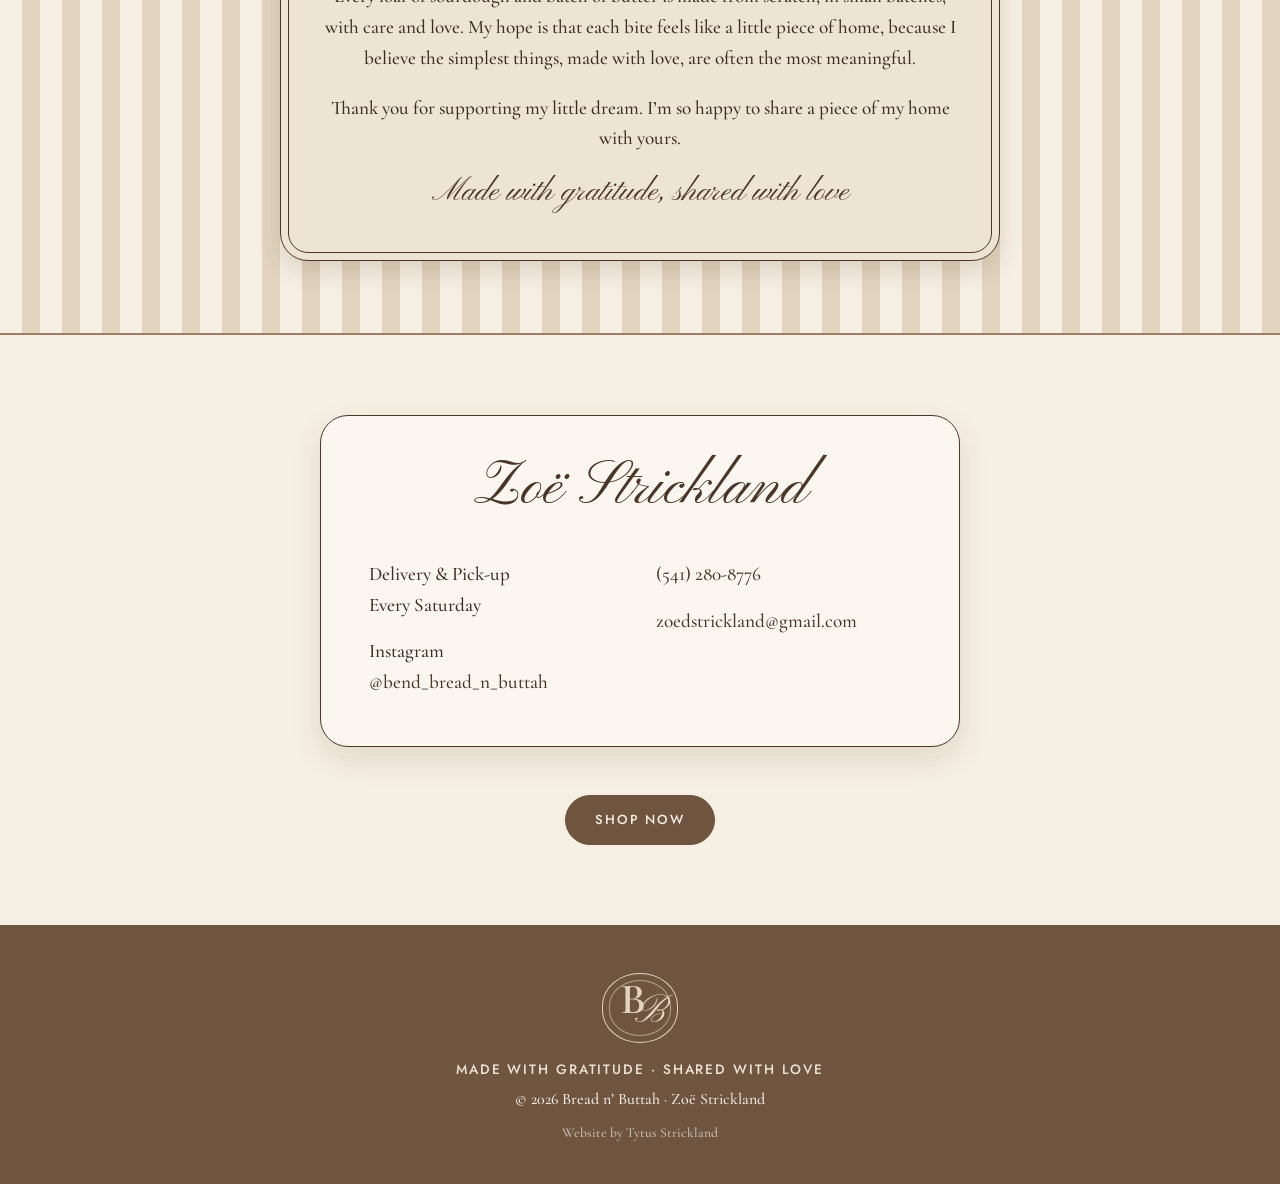
==== commit 65174f9b: "Rename sign-up heading to "Shop opens soon!" Co-Authored-By: Claude Opus 5.5 <noreply@anthropic.com>" ====
--- a/index.html
+++ b/index.html
@@ -9,7 +9,7 @@
   <link rel="preconnect" href="https://fonts.googleapis.com">
   <link rel="preconnect" href="https://fonts.gstatic.com" crossorigin>
   <link href="https://fonts.googleapis.com/css2?family=Playfair+Display:wght@500;700;800&family=Pinyon+Script&family=Cormorant+Garamond:ital,wght@0,500;0,600;0,700;1,500&family=Jost:wght@400;500&display=swap" rel="stylesheet">
-  <link rel="stylesheet" href="styles.css?v=41">
+  <link rel="stylesheet" href="styles.css?v=42">
 </head>
 <body>
 
@@ -52,7 +52,7 @@
     <section id="menu" class="menu">
       <!-- "Notify me" email sign-up (settings in config.js) -->
       <div class="signup" id="signup" hidden>
-        <h3 id="signup-title">Ordering opens soon!</h3>
+        <h3 id="signup-title">Shop opens soon!</h3>
         <p id="signup-text"></p>
         <form id="signup-form" novalidate>
           <label class="sr-only" for="signup-email">Your email</label>
@@ -136,7 +136,7 @@
     <p class="credit">Website by Tytus Strickland</p>
   </footer>
 
-  <script src="config.js?v=41"></script>
-  <script src="script.js?v=41"></script>
+  <script src="config.js?v=42"></script>
+  <script src="script.js?v=42"></script>
 </body>
 </html>
